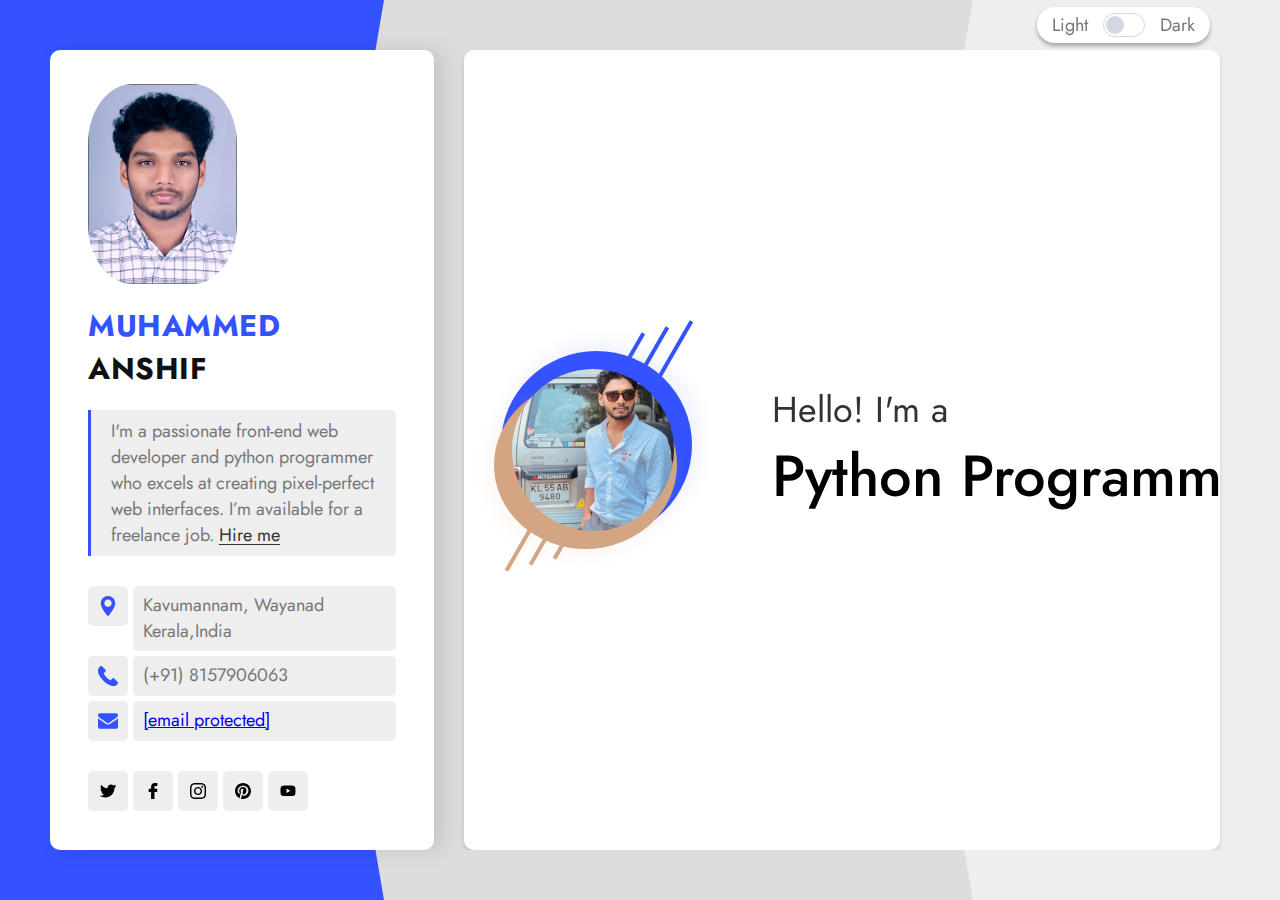
==== index-light.html @ 089da144 "first commit" ====
<!DOCTYPE html>
<!--[if lt IE 7 ]><html class="ie ie6" lang="en"> <![endif]-->
<!--[if IE 7 ]><html class="ie ie7" lang="en"> <![endif]-->
<!--[if IE 8 ]><html class="ie ie8" lang="en"> <![endif]-->
<!--[if (gte IE 9)|!(IE)]><!--><html lang="en"> <!--<![endif]-->
  

<!-- Mirrored from frenify.net/envato/frenify/html/deeebo/2/index-light.html by HTTrack Website Copier/3.x [XR&CO'2014], Fri, 22 Jul 2022 03:09:18 GMT -->
<head>

<meta http-equiv="Content-Type" content="text/html; charset=utf-8" />

<meta name="description" content="Deebo">
<meta name="author" content="Frenify">

<meta name="viewport" content="width=device-width, initial-scale=1, maximum-scale=1">

<title>Deebo</title>

<!-- Google Fonts -->
<link rel="preconnect" href="https://fonts.googleapis.com/" />
<link rel="preconnect" href="https://fonts.gstatic.com/" crossorigin />
<link href="https://fonts.googleapis.com/css2?family=Jost:ital,wght@0,100;0,200;0,300;0,400;0,500;0,600;0,700;0,800;0,900;1,100;1,200;1,300;1,400;1,500;1,600;1,700;1,800;1,900&amp;display=swap" rel="stylesheet" />
<!-- /Google Fonts -->

<!-- Styles -->
<link type="text/css" rel="stylesheet" href="css/base7dd3.css?ver=4" />
<link type="text/css" rel="stylesheet" href="css/magnific7dd3.css?ver=4" />
<link type="text/css" rel="stylesheet" href="css/animated-headlines7dd3.css?ver=4" />
<link type="text/css" rel="stylesheet" href="css/style7dd3.css?ver=4" />
<!--[if lt IE 9]> <script type="text/javascript" src="js/modernizr.custom.js"></script> <![endif]-->
<!-- /Styles -->

</head>

<body class="light">

<div class="deebo_fn_main">
	
	<!-- Light/Dark Switcher -->
	<div class="deebo_fn_switcher_wrap">
		<label>
			<span class="light">Light</span>
				<span class="checkbox_wrap">
					<input type="checkbox" id="skin_switcher">
					<span class="slider round"></span>
				</span>
			<span class="dark">Dark</span>
		</label>
	</div>
	<!-- /Light/Dark Switcher -->
	
	<!-- Overlay -->
	<div class="right_bar_overlay"></div>
	<!--/ Overlay -->

	<!-- MODALBOX -->
	<div class="deebo_fn_modalbox">
		<a class="extra_closer" href="#"></a>
		<div class="box_inner">
			<a class="closer" href="#"><span></span></a>
			<div class="modal_content">

				<div class="modal_in">
					<!-- Content comes from JS -->
				</div>

				<div class="fn__nav" data-from="" data-index="">
					<a href="#" class="prev">
						<span class="text">Prev</span>
						<span class="arrow_wrapper"><span class="arrow"></span></span>
					</a>
					<a href="#" class="next">
						<span class="text">Next</span>
						<span class="arrow_wrapper"><span class="arrow"></span></span>
					</a>
				</div>
			</div>
		</div>
	</div>
	<!-- /MODALBOX --> 

	<!-- Overlay -->
	<div class="right_bar_overlay"></div>
	<!--/ Overlay -->

	<!-- MODALBOX -->
	<div class="deebo_fn_modalbox">
		<a class="extra_closer" href="#"></a>
		<div class="box_inner">
			<a class="closer" href="#"><span></span></a>
			<div class="modal_content">

				<div class="modal_in">
					<!-- Content comes from JS -->
				</div>

				<div class="fn__nav" data-from="" data-index="">
					<a href="#" class="prev">
						<span class="text">Prev</span>
						<span class="arrow_wrapper"><span class="arrow"></span></span>
					</a>
					<a href="#" class="next">
						<span class="text">Next</span>
						<span class="arrow_wrapper"><span class="arrow"></span></span>
					</a>
				</div>
			</div>
		</div>
	</div>
	<!-- /MODALBOX --> 

	<!-- Modal CV Card -->
	<div class="deebo_fn_cv">

		<!-- CV Inner -->
		<div class="deebo_fn__cv">

			<!-- CV Background -->
			<div class="cv__bg"></div>
			<div class="cv__bg2"></div>
			<!-- /CV Background -->

			<!-- CV Left Side -->
			<div class="cv__header">
				<div class="in">
					<div class="avatar">
						<img src="img/header/4.jpeg" alt="">
					</div>
					<h3><span>Muhammed</span> Anshif</h3>
					<p class="quote">I'm a passionate front-end web developer and  python programmer who excels at creating pixel-perfect web interfaces. I’m available for a freelance job. <a href="#contact" class="anchor">Hire me</a></p>
					<ul class="contact_info">
						<li>
							<span class="icon"><img src="svg/location.svg" alt="" class="fn__svg"></span>
							<p>Kavumannam, Wayanad Kerala,India</p>
						</li>
						<li>
							<span class="icon"><img src="svg/call.svg" alt="" class="fn__svg"></span>
							<p>(+91) 8157906063</p>
						</li>
						<li>
							<span class="icon"><img src="svg/message.svg" alt="" class="fn__svg"></span>
							<p><a href="Muhammedanshif35@gmail.com" class="__cf_email__" data-cfemail="bedfdadfd3e1d3d7d2d0dbccfedbc6dfd3ced2db90ddd1d3">[email&#160;protected]</a></p>
						</li>
					</ul>
					<ul class="social">
						<li>
							<a href="#" target="_blank" title="twitter.com">
								<img class="fn__svg" src="svg/twitter.svg" alt="twitter.com" />
							</a>
						</li>
						<li>
							<a href="#" target="_blank" title="facebook.com">
								<img class="fn__svg" src="svg/facebook-logo.svg" alt="facebook.com" />
							</a>
						</li>
						<li>
							<a href="https://www.instagram.com/muhammed.anshif/" target="_blank" title="instagram.com">
								<img class="fn__svg" src="svg/instagram.svg" alt="instagram.com" />
							</a>
						</li>
						<li>
							<a href="#" target="_blank" title="printerest.com">
								<img class="fn__svg" src="svg/pinterest.svg" alt="printerest.com" />
							</a>
						</li>
						<li>
							<a href="#" target="_blank" title="youtube.com">
								<img class="fn__svg" src="svg/youtube.svg" alt="youtube.com" />
							</a>
						</li>
					</ul>
				</div>
			</div>
			<!-- /CV Left Side -->

			<!-- /CV Content Side -->
			<div class="cv__content">
				
				<section id="hero-header" class="section_header">
					<div class="content">
						<div class="left_hero_header">
							<div class="circle">
								<div class="bg_img" data-bg-img="img/header/2.jpeg"></div>
								<img src="img/thumb/square.jpg" alt="" />
								<div class="circle_holder_blue"><span></span></div>
								<div class="circle_holder_orange"><span></span></div>
								<div class="lines">
									<span></span>
									<span></span>
									<span></span>
								</div>
							</div>
						</div>
						<div class="right_hero_header">
							<div class="my_self">
								<h4>Hello! I'm a</h4>
								<h2>
									<!-- It is animation title. You can change animation variation by changing extra class to one of next classes: zoom, rotate-1, letters type, letters rotate-2, loading-bar, slide, clip, letters rotate-3, letters scale, push. cd-headline class can not be removed.  -->
									<span class="cd-headline clip">
										<span class="cd-words-wrapper">
										  <b class="is-visible">Python Programmer</b>
										  <b>Developer</b>
										  <b>Freelancer</b>
										</span>
									</span>
								</h2>
							</div>
						</div>
					</div>
				</section>


				<!-- CV: Biography Section -->
				<section id="cv_biography">
					<div class="section_title">
						<h3>Biography</h3>
					</div>
					<p>I'm a Freelancer full-stack Web Developer over 1 year experience,from kerala.I code and create web elements for amazing people<br> around the world. I like to work with new people.New people are New experiences.</p>
					<div class="fn_cs_info_items">
						<ul>
							<li><p>Name: <span>Muhammed Anshif</span></p></li>
							<li><p>Birthday: <span>June 15, 2000</span></p></li>
							<li><p>Languages: <span>English, Malayalam, Hindi,Tamil</span></p></li>
							<li><p>Age: <span>22 Years</span></p></li>
							<li><p>Nationality: <span>Indian</span></p></li>
							<li><p>Adress: <span>Wayanad, Kerala</span></p></li>
							<li><p>Telegram: <span>Available</span></p></li>
							<li><p>Phone: <span><a href="tel:+918157906063">(+91) 8157906063</a></span></p></li>
							<li><p>Skype: <span>Muhammedanshif35</span></p></li>
							<li><p>Email: <span><a href="muhammedanshif35@gmail.com"><span class="__cf_email__" data-cfemail="4e28222f2c3a2b2f230e29232f2722602d2123">[email&#160;protected]</span></a></span></p></li>
						</ul>
					</div>
				</section>
				<!-- /CV: Biography Section -->


				<!-- CV: Education Section -->
				<section id="cv_education">
					<div class="section_title">
						<h3>Education</h3>
					</div>
					<div class="fn_cs_boxed_list">
						<ul>
							<li>
								<div class="item">
									<div class="item_top">
										<h5>Calicut University</h5>
										<span>( 2018 — 2021 )</span>
									</div>
									<h3>Bachlores in Computer Application</h3>
									<p>Completed my degree in Bca from Wmo arts and science Collage,Muttil,Wayanad under Calicut University</p>
								</div>
							</li>
							<li>
								<div class="item">
									<div class="item_top">
										<h5>Govt. of kerala</h5>
										<span>( 2016 — 2018 )</span>
									</div>
									<h3>Higher Secondary</h3>
									<p>Completed my higher secondary in Science stream from wohss pinangode,Wayanad under kerala board of higher secondary education </p>
								</div>
							</li>
							<li>
								<div class="item">
									<div class="item_top">
										<h5>CBSE </h5>
										<span>( 2015 — 2016 )</span>
									</div>
									<h3>High School</h3>
									<p>Completed my High School From St.joseph's Convent School,Kalpetta,Wayanad under Central board of secondary education</p>
								</div>
							</li>
						</ul>
					</div>
				</section>
				<!-- /CV: Education Section -->


				<!-- CV: Experience Section -->
				<section id="cv_experience">
					<div class="section_title">
						<h3>Experience</h3>
					</div>
					<div class="fn_cs_boxed_list">
						<ul>
							<li>
								<div class="item">
									<div class="item_top">
										<h5>Quest  Innovative Solutions</h5>
										<span>( 2021 — 2022 )</span>
									</div>
									<h3>Full Stack Web developer</h3>
									<p>Completed My training programme from quest innovative solutions,Calicut</p>
								</div>
							</li>
							<li>
								<div class="item">
									<div class="item_top">
										<h5>Freelancer </h5>
										<span></span>
									</div>
									<h3>Front-end Developer</h3>
									<p>I'm a Freelancer full-stack Web Developer over 1 year experience.</p>
								</div>
							</li>
							<!-- <li>
								<div class="item">
									<div class="item_top">
										<h5>Twitter  LLC</h5>
										<span>( 2016 — 2011 )</span>
									</div>
									<h3>Graphic Designer</h3>
									<p>Adipisicing Lorem ipsum dolor sit amet, consectetur elit, sed do eiusmod tempor incididunt ut labore et dolore magna aliqua. </p>
								</div>
							</li> -->
						</ul>
					</div>
				</section>
				<!-- /CV: Experience Section -->


				<!-- CV: Skills Section -->
				<section id="cv_skills">
					<div class="section_title">
						<h3>Professionality</h3>
					</div>
					<div class="fn_cs_progress_bar">
						<div class="progress_item" data-value="80">
							<div class="item_in">
								<h3 class="progress_title">Adobe Photoshop</h3>
								<span class="progress_percent"></span>
								<div class="progress_bg"></div>
							</div>
						</div>

						<div class="progress_item" data-value="85">
							<div class="item_in">
								<h3 class="progress_title">HTML5 &amp; CSS3</h3>
								<span class="progress_percent"></span>
								<div class="progress_bg"></div>
							</div>
						</div>

						<div class="progress_item" data-value="65">
							<div class="item_in">
								<h3 class="progress_title">Python,Django</h3>
								<span class="progress_percent"></span>
								<div class="progress_bg"></div>
							</div>
						</div>

						<div class="progress_item" data-value="60">
							<div class="item_in">
								<h3 class="progress_title">Java</h3>
								<span class="progress_percent"></span>
								<div class="progress_bg"></div>
							</div>
						</div>

					</div>
				</section>
				<!-- /CV: Skills Section -->


				<!-- CV: Services Section -->
				<section id="cv_services">
					<div class="section_title">
						<h3>Services</h3>
					</div>
					<p>I help ambitious businesses like yours generate more profits by building awareness, driving web traffic, connecting with customers and growing overall sales.</p>
					<div class="fn_cs_service_list">
						<ul>
							<li>
								<div class="item">
									<div class="item_left">
										<h3>Websites &amp; platforms</h3>
										<p>I build brands through cultural insights &amp; strategic vision. Custom crafted business solutions.</p>
									</div>
									<div class="item_right">
										<p>offer price</p>
										<h3>$10</h3>
									</div>
								</div>
							</li>
							<li>
								<div class="item">
									<div class="item_left">
										<h3>Mobile applications</h3>
										<p>Custom marketing solutions. Get your business on the next level. We provide worldwide marketing.</p>
									</div>
									<div class="item_right">
										<p>offer price</p>
										<h3>$10</h3>
									</div>
								</div>
							</li>
							<li>
								<div class="item">
									<!-- <div class="item_left">
										<h3>Strategy &amp; branding</h3>
										<p>Design direction for business. Get your business on the next level. We help to create great experiences.</p>
									</div>
									<div class="item_right">
										<p>offer price</p>
										<h3>$10</h3>
									</div> -->
								</div>
							</li>
							<li>
								<div class="item">
									<div class="item_left">
										<h3>Design conspect</h3>
										<p>Design direction for business. Get your business on the next level. We help to create great experiences.</p>
									</div>
									<div class="item_right">
										<p>offer price</p>
										<h3>$10</h3>
									</div>
								</div>
							</li>
						</ul>
					</div>
				</section>
				<!-- /CV: Services Section -->
				
				
				<!-- CV: Portfolio Section-->
				<section id="cv_portfolio">
					<div class="section_title">
						<h3>Portfolio</h3>
					</div>
					
					<!-- Portfolio Shortcode -->
					<div class="fn_cs_portfolio">
					
						<!-- Portfolio Filter -->
						<div class="portfolio_filter">
							<ul>
								<li><a href="#" class="current" data-filter="*">All</a></li>
								<li><a href="#" data-filter=".youtube">Youtube</a></li>
								<li><a href="#" data-filter=".vimeo">Vimeo</a></li>
								<li><a href="#" data-filter=".soundcloud">Soundcloud</a></li>
								<li><a href="#" data-filter=".popup">Popup</a></li>
							</ul>
						</div>
						<!-- /Portfolio Filter -->
						
						
						<!-- Portfolio List -->
						<div class="portfolio_list">
							<ul class="gallery_zoom grid">
								<li class="youtube grid-item">
									<div class="inner">
										<div class="entry">
											<a class="popup-youtube" href="https://www.youtube.com/watch?v=7e90gBu4pas">
												<img src="img/thumb/42-56.jpg" alt="" />
												<div class="main" data-bg-img="img/portfolio/1.jpg"></div>
												<div class="mobile_title">
													<h3>Mockup Shape</h3>
													<span>Youtube</span>
												</div>
											</a>
										</div>
									</div>
								</li>
								<li class="vimeo grid-item">
									<div class="inner">
										<div class="entry">
											<a class="popup-vimeo" href="https://vimeo.com/337293658">
												<img src="img/thumb/42-34.jpg" alt="" />
												<div class="main" data-bg-img="img/portfolio/2.jpg"></div>
												<div class="mobile_title">
													<h3>Ave Bottle</h3>
													<span>Vimeo</span>
												</div>
											</a>
										</div>
									</div>
								</li>
								<li class="soundcloud grid-item">
									<div class="inner">
										<div class="entry">
											<a class="soundcloude_link mfp-iframe audio" href="https://w.soundcloud.com/player/?url=https%3A//api.soundcloud.com/tracks/471954807&amp;color=%23ff5500&amp;auto_play=true&amp;hide_related=false&amp;show_comments=true&amp;show_user=true&amp;show_reposts=false&amp;show_teaser=true&amp;visual=true">
												<img src="img/thumb/42-56.jpg" alt="" />
												<div class="main" data-bg-img="img/portfolio/3.jpg"></div>
												<div class="mobile_title">
													<h3>Magic Art</h3>
													<span>Soundcloud</span>
												</div>
											</a>
										</div>
									</div>
								</li>
								<li class="popup grid-item">
									<div class="inner">
										<div class="entry">
											<a class="zoom" href="img/portfolio/5.jpg">
												<img src="img/thumb/42-56.jpg" alt="" />
												<div class="main" data-bg-img="img/portfolio/5.jpg"></div>
												<div class="mobile_title">
													<h3>Blue Lemon</h3>
													<span>Popup</span>
												</div>
											</a>
										</div>
									</div>
								</li>
								<li class="popup grid-item">
									<div class="inner">
										<div class="entry">
											<a class="zoom" href="img/portfolio/4.jpg">
												<img src="img/thumb/42-34.jpg" alt="" />
												<div class="main" data-bg-img="img/portfolio/4.jpg"></div>
												<div class="mobile_title">
													<h3>Art Stone</h3>
													<span>Popup</span>
												</div>
											</a>
										</div>
									</div>
								</li>
								<li class="popup grid-item">
									<div class="inner">
										<div class="entry">
											<a class="zoom" href="img/portfolio/6.jpg">
												<img src="img/thumb/42-34.jpg" alt="" />
												<div class="main" data-bg-img="img/portfolio/6.jpg"></div>
												<div class="mobile_title">
													<h3>Global Evolution</h3>
													<span>Popup</span>
												</div>
											</a>
										</div>
									</div>
								</li>
							</ul>
						</div>
						<!-- /Portfolio List -->
						
					</div>
					<!-- /Portfolio Shortcode -->
					
				</section>
				<!-- /CV: Portfolio Section-->

				<!-- CV: Testimonials -->
				<!-- <section id="cv_testimonials">
					<div class="section_title">
						<h3>References</h3>
					</div>
					<p>A testimonial is effectively a review or recommendation from a client, letting other people know how your products or services benefitted them. We respect each client and help everyone with all our might.</p>

					<div class="fn_cs_testimonials">
						<ul>
							<li>
								<div class="item">
									<div class="item_left">
										<p>One of the best. It works quite well for software development also. The design and ease of installation and customizing is exceptional. Many plaudits to the developers!</p>
									</div>
									<div class="item_right">
										<div class="t_ava">
											<div class="ava_in" data-bg-img="img/testimonials/1.jpg"></div>
										</div>
										<div class="t_name">
											<p>OldPhot</p>
										</div>
										<div class="t_rating" data-stars="5">
											<div class="rating_in">
												<div class="rating_active"><img src="svg/five-stars.svg" alt="" class="fn__svg"></div>
												<div class="rating_regular"><img src="svg/five-stars.svg" alt="" class="fn__svg"></div>
											</div>
										</div>
									</div>
								</div>
							</li>
							<li>
								<div class="item">
									<div class="item_left">
										<p>Very good design and code quality. The costumer support is excellent. They respond within minutes and solve problems on the fly. I sincerely recommend!</p>
									</div>
									<div class="item_right">
										<div class="t_ava">
											<div class="ava_in" data-bg-img="img/testimonials/2.jpg"></div>
										</div>
										<div class="t_name">
											<p>Wuoh</p>
										</div>
										<div class="t_rating" data-stars="5">
											<div class="rating_in">
												<div class="rating_active"><img src="svg/five-stars.svg" alt="" class="fn__svg"></div>
												<div class="rating_regular"><img src="svg/five-stars.svg" alt="" class="fn__svg"></div>
											</div>
										</div>
									</div>
								</div>
							</li>
							<li>
								<div class="item">
									<div class="item_left">
										<p>I Like the whole Theme, the design, customizability, features, etc. The support has been absolutely fantastic and friendly, helping me to solve any issue I was having.</p>
									</div>
									<div class="item_right">
										<div class="t_ava">
											<div class="ava_in" data-bg-img="img/testimonials/3.jpg"></div>
										</div>
										<div class="t_name">
											<p>Bartolo</p>
										</div>
										<div class="t_rating" data-stars="5">
											<div class="rating_in">
												<div class="rating_active"><img src="svg/five-stars.svg" alt="" class="fn__svg"></div>
												<div class="rating_regular"><img src="svg/five-stars.svg" alt="" class="fn__svg"></div>
											</div>
										</div>
									</div>
								</div>
							</li>
							<li>
								<div class="item">
									<div class="item_left">
										<p>The best theme in the world ;) Really love it. Support is amazing, and they always help me with my problems. To be honest - I have earlier other theme, but this is so good, that why I choose it</p>
									</div>
									<div class="item_right">
										<div class="t_ava">
											<div class="ava_in" data-bg-img="img/testimonials/4.jpg"></div>
										</div>
										<div class="t_name">
											<p>Przemeknorek</p>
										</div>
										<div class="t_rating" data-stars="5">
											<div class="rating_in">
												<div class="rating_active"><img src="svg/five-stars.svg" alt="" class="fn__svg"></div>
												<div class="rating_regular"><img src="svg/five-stars.svg" alt="" class="fn__svg"></div>
											</div>
										</div>
									</div>
								</div>
							</li>
						</ul>
					</div>


				</section>
				/CV: Testimonials -->
				
				
				<!-- CV: Clients Section -->
				<section id="clients" class="section_clients">
					<div class="section_title">
						<h3>References</h3>
					</div>
					<div class="clients_wrapper">
						<ul>
							<li>
								<a href="#">
									<img src="img/clients/light/1.png" alt="colorlib" />
								</a>
							</li>
							<li>
								<a href="#">
									<img src="img/clients/light/2.png" alt="envato" />
								</a>
							</li>
							<li>
								<a href="#">
									<img src="img/clients/light/3.png" alt="pingdom" />
								</a>
							</li>
							<li>
								<a href="#">
									<img src="img/clients/light/4.png" alt="magento" />
								</a>
							</li>
							<li>
								<a href="#">
									<img src="img/clients/light/5.png" alt="woocommerce" />
								</a>
							</li>
							<li>
								<a href="#">
									<img src="img/clients/light/6.png" alt="larevel" />
								</a>
							</li>
							<li>
								<a href="#">
									<img src="img/clients/light/7.png" alt="angular" />
								</a>
							</li>
							<li>
								<a href="#">
									<img src="img/clients/light/8.png" alt="google" /> 
								</a>
							</li>
						</ul>
					</div>
				</section>
				<!-- /CV: Clients Section -->
				
				
				<!-- CV: News Section -->
				<!-- <section id="tips" class="section_tips">
					<div class="section_title">
						<h3>Latest Articles</h3>
					</div>

					<div class="tips_content">
						<ul class="modal_items" data-from="blog" data-count="5">
							<li>
								<div class="item modal_item" data-index="1">
									<div class="item_left">
										<p>November 18, 2021</p>
										<h5><a href="#">Emotional Slider Animation in After Effects</a></h5>
										<a href="#" class="read_more">Read More</a>
										<div class="fn__hidden">
											<p class="fn__cat">November 18, 2021</p>
											<h3 class="fn__title">Emotional Slider Animation in After Effects</h3>
											<div class="img_holder">
												<img src="img/thumb/square.jpg" alt="">
												<div class="abs_img" data-bg-img="img/blog/1.jpg"></div>
											</div>
											<p class="fn__desc">Sed ornare tellus a odio bibendum, at tristique sapien malesuada. Proin sagittis maximus accumsan. Class aptent taciti sociosqu ad litora torquent per conubia nostra, per inceptos himenaeos. Lorem ipsum dolor sit amet, consectetur adipiscing elit. Quisque gravida quam sit amet elit varius tempor. Pellentesque purus eros, blandit eu mollis vel, commodo eget orci.</p>
											<p class="fn__desc">Quisque dui metus, eleifend at enim ac, imperdiet sagittis dolor. Vestibulum ipsum quam, feugiat non velit sit amet, pulvinar varius nisl. Mauris tristique, ipsum sit amet lacinia congue, mauris magna tempus nibh, in mollis eros enim a tortor. Morbi enim arcu, tristique vitae mi nec, hendrerit pharetra metus. Phasellus id feugiat purus. In vel elit eu lacus ultrices feugiat. Etiam at aliquet mi. Nunc sit amet libero sit amet lectus pellentesque sagittis. Curabitur blandit ante quis erat dapibus viverra.</p>
											<p class="fn__desc">Sed porttitor augue erat, vitae convallis odio viverra id. In nec finibus elit. Nullam ac sodales nunc, vel sagittis elit. Ut condimentum ex ipsum, eu ornare odio aliquam eu. Ut iaculis eros quam, eu bibendum tellus convallis quis. Donec sapien risus, consequat ut magna nec, interdum porta nisl. Vivamus pulvinar hendrerit finibus.</p>
										</div>
									</div>
									<div class="item_right">
										<div class="abs_img" data-bg-img="img/blog/1.jpg"></div>
									</div>
								</div>
							</li>
							<li>
								<div class="item modal_item" data-index="2">
									<div class="item_left">
										<p>September 15, 2021</p>
										<h5><a href="#">Principle Tutorial &amp; Onboarding Flow Animation</a></h5>
										<a href="#" class="read_more">Read More</a>
										<div class="fn__hidden">
											<p class="fn__cat">September 15, 2021</p>
											<h3 class="fn__title">Principle Tutorial &amp; Onboarding Flow Animation</h3>
											<div class="img_holder">
												<img src="img/thumb/square.jpg" alt="">
												<div class="abs_img" data-bg-img="img/blog/2.jpg"></div>
											</div>
											<p class="fn__desc">Sed ornare tellus a odio bibendum, at tristique sapien malesuada. Proin sagittis maximus accumsan. Class aptent taciti sociosqu ad litora torquent per conubia nostra, per inceptos himenaeos. Lorem ipsum dolor sit amet, consectetur adipiscing elit. Quisque gravida quam sit amet elit varius tempor. Pellentesque purus eros, blandit eu mollis vel, commodo eget orci.</p>
											<p class="fn__desc">Quisque dui metus, eleifend at enim ac, imperdiet sagittis dolor. Vestibulum ipsum quam, feugiat non velit sit amet, pulvinar varius nisl. Mauris tristique, ipsum sit amet lacinia congue, mauris magna tempus nibh, in mollis eros enim a tortor. Morbi enim arcu, tristique vitae mi nec, hendrerit pharetra metus. Phasellus id feugiat purus. In vel elit eu lacus ultrices feugiat. Etiam at aliquet mi. Nunc sit amet libero sit amet lectus pellentesque sagittis. Curabitur blandit ante quis erat dapibus viverra.</p>
											<p class="fn__desc">Sed porttitor augue erat, vitae convallis odio viverra id. In nec finibus elit. Nullam ac sodales nunc, vel sagittis elit. Ut condimentum ex ipsum, eu ornare odio aliquam eu. Ut iaculis eros quam, eu bibendum tellus convallis quis. Donec sapien risus, consequat ut magna nec, interdum porta nisl. Vivamus pulvinar hendrerit finibus.</p>
										</div>
									</div>
									<div class="item_right">
										<div class="abs_img" data-bg-img="img/blog/2.jpg"></div>
									</div>
								</div>
							</li>
							<li>
								<div class="item modal_item" data-index="3">
									<div class="item_left">
										<p>September 03, 2021</p>
										<h5><a href="#">Ordering Ballooon Bouquets UI Design and Animation</a></h5>
										<a href="#" class="read_more">Read More</a>
										<div class="fn__hidden">
											<p class="fn__cat">September 03, 2021</p>
											<h3 class="fn__title">Ordering Ballooon Bouquets UI Design and Animation</h3>
											<div class="img_holder">
												<img src="img/thumb/square.jpg" alt="">
												<div class="abs_img" data-bg-img="img/blog/3.jpg"></div>
											</div>
											<p class="fn__desc">Sed ornare tellus a odio bibendum, at tristique sapien malesuada. Proin sagittis maximus accumsan. Class aptent taciti sociosqu ad litora torquent per conubia nostra, per inceptos himenaeos. Lorem ipsum dolor sit amet, consectetur adipiscing elit. Quisque gravida quam sit amet elit varius tempor. Pellentesque purus eros, blandit eu mollis vel, commodo eget orci.</p>
											<p class="fn__desc">Quisque dui metus, eleifend at enim ac, imperdiet sagittis dolor. Vestibulum ipsum quam, feugiat non velit sit amet, pulvinar varius nisl. Mauris tristique, ipsum sit amet lacinia congue, mauris magna tempus nibh, in mollis eros enim a tortor. Morbi enim arcu, tristique vitae mi nec, hendrerit pharetra metus. Phasellus id feugiat purus. In vel elit eu lacus ultrices feugiat. Etiam at aliquet mi. Nunc sit amet libero sit amet lectus pellentesque sagittis. Curabitur blandit ante quis erat dapibus viverra.</p>
											<p class="fn__desc">Sed porttitor augue erat, vitae convallis odio viverra id. In nec finibus elit. Nullam ac sodales nunc, vel sagittis elit. Ut condimentum ex ipsum, eu ornare odio aliquam eu. Ut iaculis eros quam, eu bibendum tellus convallis quis. Donec sapien risus, consequat ut magna nec, interdum porta nisl. Vivamus pulvinar hendrerit finibus.</p>
										</div>
									</div>
									<div class="item_right">
										<div class="abs_img" data-bg-img="img/blog/3.jpg"></div>
									</div>
								</div>
							</li>
							<li class="be_animated">
								<div class="item modal_item" data-index="4">
									<div class="item_left">
										<p>August 20, 2021</p>
										<h5><a href="#">How to Prepare Your Design Portfolio</a></h5>
										<a href="#" class="read_more">Read More</a>
										<div class="fn__hidden">
											<p class="fn__cat">August 20, 2021</p>
											<h3 class="fn__title">How to Prepare Your Design Portfolio</h3>
											<div class="img_holder">
												<img src="img/thumb/square.jpg" alt="">
												<div class="abs_img" data-bg-img="img/blog/4.jpg"></div>
											</div>
											<p class="fn__desc">Sed ornare tellus a odio bibendum, at tristique sapien malesuada. Proin sagittis maximus accumsan. Class aptent taciti sociosqu ad litora torquent per conubia nostra, per inceptos himenaeos. Lorem ipsum dolor sit amet, consectetur adipiscing elit. Quisque gravida quam sit amet elit varius tempor. Pellentesque purus eros, blandit eu mollis vel, commodo eget orci.</p>
											<p class="fn__desc">Quisque dui metus, eleifend at enim ac, imperdiet sagittis dolor. Vestibulum ipsum quam, feugiat non velit sit amet, pulvinar varius nisl. Mauris tristique, ipsum sit amet lacinia congue, mauris magna tempus nibh, in mollis eros enim a tortor. Morbi enim arcu, tristique vitae mi nec, hendrerit pharetra metus. Phasellus id feugiat purus. In vel elit eu lacus ultrices feugiat. Etiam at aliquet mi. Nunc sit amet libero sit amet lectus pellentesque sagittis. Curabitur blandit ante quis erat dapibus viverra.</p>
											<p class="fn__desc">Sed porttitor augue erat, vitae convallis odio viverra id. In nec finibus elit. Nullam ac sodales nunc, vel sagittis elit. Ut condimentum ex ipsum, eu ornare odio aliquam eu. Ut iaculis eros quam, eu bibendum tellus convallis quis. Donec sapien risus, consequat ut magna nec, interdum porta nisl. Vivamus pulvinar hendrerit finibus.</p>
										</div>
									</div>
									<div class="item_right">
										<div class="abs_img" data-bg-img="img/blog/4.jpg"></div>
									</div>
								</div>
							</li>
							<li class="be_animated">
								<div class="item modal_item" data-index="5">
									<div class="item_left">
										<p>July 11, 2021</p>
										<h5><a href="#">Lottie Animation &amp; After Effects Tutorial</a></h5>
										<a href="#" class="read_more">Read More</a>
										<div class="fn__hidden">
											<p class="fn__cat">July 11, 2021</p>
											<h3 class="fn__title">Lottie Animation &amp; After Effects Tutorial</h3>
											<div class="img_holder">
												<img src="img/thumb/square.jpg" alt="">
												<div class="abs_img" data-bg-img="img/blog/5.jpg"></div>
											</div>
											<p class="fn__desc">Sed ornare tellus a odio bibendum, at tristique sapien malesuada. Proin sagittis maximus accumsan. Class aptent taciti sociosqu ad litora torquent per conubia nostra, per inceptos himenaeos. Lorem ipsum dolor sit amet, consectetur adipiscing elit. Quisque gravida quam sit amet elit varius tempor. Pellentesque purus eros, blandit eu mollis vel, commodo eget orci.</p>
											<p class="fn__desc">Quisque dui metus, eleifend at enim ac, imperdiet sagittis dolor. Vestibulum ipsum quam, feugiat non velit sit amet, pulvinar varius nisl. Mauris tristique, ipsum sit amet lacinia congue, mauris magna tempus nibh, in mollis eros enim a tortor. Morbi enim arcu, tristique vitae mi nec, hendrerit pharetra metus. Phasellus id feugiat purus. In vel elit eu lacus ultrices feugiat. Etiam at aliquet mi. Nunc sit amet libero sit amet lectus pellentesque sagittis. Curabitur blandit ante quis erat dapibus viverra.</p>
											<p class="fn__desc">Sed porttitor augue erat, vitae convallis odio viverra id. In nec finibus elit. Nullam ac sodales nunc, vel sagittis elit. Ut condimentum ex ipsum, eu ornare odio aliquam eu. Ut iaculis eros quam, eu bibendum tellus convallis quis. Donec sapien risus, consequat ut magna nec, interdum porta nisl. Vivamus pulvinar hendrerit finibus.</p>
										</div>
									</div>
									<div class="item_right">
										<div class="abs_img" data-bg-img="img/blog/5.jpg"></div>
									</div>
								</div>
							</li>
						</ul>
					</div>
					<div class="load_more">
						<a href="#" data-done="Done" data-no="No more articles found">
							<span class="text">Load More Articles</span>
							<span class="fn__pulse">
								<span></span>
								<span></span>
								<span></span>
							</span>
						</a>
					</div>
				</section> -->
				<!-- /CV: News Section -->
				
				
				<!-- CV: Contact Section -->
				<section id="contact" class="section_contact">
					<div class="section_title">
						<h3>Contact Me</h3>
					</div>
					<form class="contact_form" action="https://frenify.net/" method="post" autocomplete="off" data-email="frenifyteam@gmail.com">

						<!--
							Don't remove below code in avoid to work contact form properly.
							You can chance dat-success value with your one. It will be used when user will try to contact via contact form and will get success message.
						-->
						<div class="success" data-success="Your message has been received, we will contact you soon."></div>
						<div class="empty_notice"><span>Please Fill Required Fields!</span></div>
						<!-- -->

						<div class="items_wrap">
							<div class="items">
								<div class="item half">
									<div class="input_wrapper">
										<input id="name" type="text" placeholder="Name *" />
									</div>
								</div>
								<div class="item half">
									<div class="input_wrapper">
										<input id="email" type="email" placeholder="Email *" />
									</div>
								</div>
								<div class="item">
									<div class="input_wrapper">
										<input id="phone" type="text" placeholder="Phone" />
									</div>
								</div>
								<div class="item">
									<div class="input_wrapper">
										<textarea id="message" placeholder="Message"></textarea>
									</div>
								</div>
								<div class="item">
									<a id="send_message" href="#">Send Message</a>
								</div>
							</div>
						</div>
					</form>
				</section>
				<!-- CV: Contact Section -->


			</div>
			<!-- /CV Content Side -->

		</div>
		<!-- CV Inner -->
	</div>
	<!-- /Modal CV Card -->

	

</div>

<!-- Scripts -->
<script data-cfasync="false" src="../../../../../cdn-cgi/scripts/5c5dd728/cloudflare-static/email-decode.min.js"></script><script type="text/javascript" src="js/jquery7dd3.js?ver=4"></script>
<script type="text/javascript" src="js/isotope.js"></script>
<script type="text/javascript" src="js/magnific.js"></script>
<script type="text/javascript" src="js/animated-headlines7dd3.js?ver=4"></script>
<script type="text/javascript" src="js/waypoints7dd3.js?ver=4"></script>
<!--[if lt IE 10]> <script type="text/javascript" src="js/ie8.js"></script> <![endif]-->
<script type="text/javascript" src="js/init7dd3.js?ver=4"></script>
<!-- /Scripts -->

</body>

<!-- Mirrored from frenify.net/envato/frenify/html/deeebo/2/index-light.html by HTTrack Website Copier/3.x [XR&CO'2014], Fri, 22 Jul 2022 03:09:48 GMT -->
</html>
---- css/base7dd3.css ----
/*
This file is made by Frenify
This css file includes all base styles and template's main color (in this tempalte main color is pink(#f00a77)). 
Template's main color styles located at the bottom of this file.
*/
html,body,div,span,applet,object,iframe,h1,h2,h3,h4,h5,h6,p,blockquote,pre,a,abbr,acronym,address,big,cite,code,del,dfn,em,font,ins,kbd,q,s,samp,small,strike,strong,sub,sup,tt,var,b,u,i,center,dl,dt,dd,ol,ul,li,fieldset,form,label,legend,table,caption,tbody,tfoot,thead,tr,th,td
	{
	background: transparent;
	border: 0;
	margin: 0;
	padding: 0;
	vertical-align: baseline;
	outline: none;
}

article, aside, details, figcaption, figure, footer, header, hgroup, nav, section {
    display: block;
}

blockquote {
	quotes: none;
}

blockquote:before,blockquote:after {
	content: '';
	content: none;
}
ul, ol{
	margin:30px;
	list-style-type: none;
}
ul li, ol li{
	margin-bottom:5px;
}
img{
	vertical-align:middle;
	max-width:100%;
}
iframe{
	max-width:100%;
}
del {
	text-decoration: line-through;
}
a, i{
	-webkit-transition: all .3s ease;
	   -moz-transition: all .3s ease;
	    -ms-transition: all .3s ease;
	     -o-transition: all .3s ease;
	        transition: all .3s ease;
	border:none;
}
a:hover{text-decoration:none;}

h1, h2, h3, h4, h5, h6{
	font-weight:700;
	color:#0b0a0c;
	margin-bottom:20px;
}
h1 { font-size: 45px; }
h2 { font-size: 36px; }
h3 { font-size: 30px; }
h4 { font-size: 24px; }
h5 { font-size: 20px; }
h6 { font-size: 16px; }

table{
	width:100%;
	max-width:100%;
	text-align:left;
	border-collapse: collapse;
	border-spacing: 0px;
	margin-bottom:15px;
	color:#999;
	border:1px solid #eee;
}
table tr{
	border:1px solid #eee;
}
table th{
	vertical-align:top;
	color:#333;
	background:none;
	font-size:16px;
	font-weight:normal;
	padding:15px 10px;
	border:1px solid #eee;
}
table td{
	vertical-align:top;
	padding:10px;
	border:1px solid #eee;
}

code, pre {
	padding: 10px;
	padding-bottom: 0;
	border-left: 3px solid #6FBF71;
	border-bottom: 1px solid transparent;
	background: #f7f7f7;
	overflow-x:scroll;
}

pre{
	display: block;	
	word-break: break-all;
	word-wrap: break-word;
}
pre code { white-space: pre-wrap; }

p{
	letter-spacing:1px;
}


.space10{width:100%; float:left; clear:both; margin-bottom:10px;}
.space20{width:100%; float:left; clear:both; margin-bottom:20px;}
.space30{width:100%; float:left; clear:both; margin-bottom:30px;}
.space40{width:100%; float:left; clear:both; margin-bottom:40px;}
.space50{width:100%; float:left; clear:both; margin-bottom:50px;}
.space60{width:100%; float:left; clear:both; margin-bottom:60px;}
.space70{width:100%; float:left; clear:both; margin-bottom:70px;}
.space80{width:100%; float:left; clear:both; margin-bottom:80px;}
.space90{width:100%; float:left; clear:both; margin-bottom:90px;}
.space100{width:100%; float:left; clear:both; margin-bottom:100px;}
.space200{width:100%; float:left; clear:both; margin-bottom:200px;}
.space300{width:100%; float:left; clear:both; margin-bottom:300px;}
.space400{width:100%; float:left; clear:both; margin-bottom:400px;}
.space500{width:100%; float:left; clear:both; margin-bottom:500px;}
.space1000{width:100%; float:left; clear:both; margin-bottom:1000px;}


/*------------------------------------------------------------------*/ 
/*	x) FORM ELEMENTS
/*------------------------------------------------------------------*/
textarea{
	border-radius:0;
	font-size:13px;
	color:#333;
	resize:vertical;
	font-family:'Raleway', Arial, Helvetica, sans-serif;
	
	-webkit-box-sizing: border-box; /* Safari/Chrome, other WebKit */
	-moz-box-sizing: border-box;    /* Firefox, other Gecko */
	-ms-box-sizing: border-box;     /* IE 10 + */
	box-sizing: border-box;         /* Opera/IE 8+ */
	
	line-height:1.4;
	padding:10px!important;
	width:100%;
	border:1px solid #eee;
	
	-webkit-transition: all .3s ease;
	   -moz-transition: all .3s ease;
	    -ms-transition: all .3s ease;
	     -o-transition: all .3s ease;
	        transition: all .3s ease;
}
input[type="text"],
input[type="password"],
input[type="datetime"],
input[type="datetime-local"],
input[type="date"],
input[type="month"],
input[type="time"],
input[type="week"],
input[type="number"],
input[type="email"],
input[type="url"],
input[type="search"],
input[type="tel"],
input[type="color"],
.uneditable-input {
	border-radius:0;
	font-size:13px;
	min-width:220px;
	color:#333;
	letter-spacing:0.5px;
	
	-webkit-box-sizing: border-box; /* Safari/Chrome, other WebKit */
	-moz-box-sizing: border-box;    /* Firefox, other Gecko */
	-ms-box-sizing: border-box;     /* IE 10 + */
	box-sizing: border-box;         /* Opera/IE 8+ */
	
	font-family:'Raleway', Arial, Helvetica, sans-serif;
	
	line-height:1.6;
	padding:10px!important;
	height:44px;
	vertical-align:middle;
	border:1px solid #eee;
	
	-webkit-transition: all .3s ease;
	   -moz-transition: all .3s ease;
	    -ms-transition: all .3s ease;
	     -o-transition: all .3s ease;
	        transition: all .3s ease;
	
}

textarea:focus,
input[type="text"]:focus,
input[type="password"]:focus,
input[type="datetime"]:focus,
input[type="datetime-local"]:focus,
input[type="date"]:focus,
input[type="month"]:focus,
input[type="time"]:focus,
input[type="week"]:focus,
input[type="number"]:focus,
input[type="email"]:focus,
input[type="url"]:focus,
input[type="search"]:focus,
input[type="tel"]:focus,
input[type="color"]:focus,
.uneditable-input:focus {
	border-color:#ccc;
	background:#eee;
}


input[type="submit"]{
	padding: 13px 15px;
	height: 40px;
	line-height: 1;
	text-transform: uppercase;
	font-size: 13px;
	font-weight: 600;
	text-decoration: none;
	letter-spacing: 0.5px;
	border:none;
	cursor:pointer;
	color: #FFF;
	background:#777;
	
	-webkit-transition: all .3s ease;
	   -moz-transition: all .3s ease;
	    -ms-transition: all .3s ease;
	     -o-transition: all .3s ease;
	        transition: all .3s ease;
}
input[type="submit"]:hover{
	background:#444;
}
select{
	padding:8px;
	border:2px solid #eee;
}
input[type="button"]{
	cursor:pointer;
	-webkit-transition: all .3s ease;
	   -moz-transition: all .3s ease;
	    -ms-transition: all .3s ease;
	     -o-transition: all .3s ease;
	        transition: all .3s ease;
}
---- css/magnific7dd3.css ----
/*------------------------------------------------------------------*/ 
/*	MAGNIFIC POPUP
/*------------------------------------------------------------------*/

.mfp-bg,.mfp-wrap{position:fixed;left:0;top:0}.mfp-bg,.mfp-container,.mfp-wrap{height:100%;width:100%}.mfp-arrow:after,.mfp-arrow:before,.mfp-container:before,.mfp-figure:after{content:''}.mfp-bg{z-index:1042;overflow:hidden;background:#0b0b0b;opacity:.8}.mfp-wrap{z-index:1043;outline:0!important;-webkit-backface-visibility:hidden}.mfp-container{text-align:center;position:absolute;left:0;top:0;padding:0 8px;box-sizing:border-box}.mfp-container:before{display:inline-block;height:100%;vertical-align:middle}.mfp-align-top .mfp-container:before{display:none}.mfp-content{position:relative;display:inline-block;vertical-align:middle;margin:0 auto;text-align:left;z-index:1045}.mfp-ajax-holder .mfp-content,.mfp-inline-holder .mfp-content{width:100%;cursor:auto}.mfp-ajax-cur{cursor:progress}.mfp-zoom-out-cur,.mfp-zoom-out-cur .mfp-image-holder .mfp-close{cursor:-moz-zoom-out;cursor:-webkit-zoom-out;cursor:zoom-out}.mfp-zoom{cursor:pointer;cursor:-webkit-zoom-in;cursor:-moz-zoom-in;cursor:zoom-in}.mfp-auto-cursor .mfp-content{cursor:auto}.mfp-arrow,.mfp-close,.mfp-counter,.mfp-preloader{-webkit-user-select:none;-moz-user-select:none;user-select:none}.mfp-loading.mfp-figure{display:none}.mfp-hide{display:none!important}.mfp-preloader{color:#CCC;position:absolute;top:50%;width:auto;text-align:center;margin-top:-.8em;left:8px;right:8px;z-index:1044}.mfp-preloader a{color:#CCC}.mfp-close,.mfp-preloader a:hover{color:#FFF}.mfp-s-error .mfp-content,.mfp-s-ready .mfp-preloader{display:none}button.mfp-arrow,button.mfp-close{overflow:visible;cursor:pointer;background:0 0;border:0;-webkit-appearance:none;display:block;outline:0;padding:0;z-index:1046;box-shadow:none;touch-action:manipulation}.mfp-figure:after,.mfp-iframe-scaler iframe{box-shadow:0 0 8px rgba(0,0,0,.6);position:absolute;left:0}button::-moz-focus-inner{padding:0;border:0}.mfp-close{width:44px;height:44px;line-height:44px;position:absolute;right:0;top:0;text-decoration:none;text-align:center;opacity:.65;padding:0 0 18px 10px;font-style:normal;font-size:28px;font-family:Arial,Baskerville,monospace}.mfp-close:focus,.mfp-close:hover{opacity:1}.mfp-close:active{top:1px}.mfp-close-btn-in .mfp-close{color:#333}.mfp-iframe-holder .mfp-close,.mfp-image-holder .mfp-close{color:#FFF;right:-6px;text-align:right;padding-right:6px;width:100%}.mfp-counter{position:absolute;top:0;right:0;color:#CCC;font-size:12px;line-height:18px;white-space:nowrap}.mfp-figure,img.mfp-img{line-height:0}.mfp-arrow{position:absolute;opacity:.65;margin:-55px 0 0;top:50%;padding:0;width:90px;height:110px;-webkit-tap-highlight-color:transparent}.mfp-arrow:active{margin-top:-54px}.mfp-arrow:focus,.mfp-arrow:hover{opacity:1}.mfp-arrow:after,.mfp-arrow:before{display:block;width:0;height:0;position:absolute;left:0;top:0;margin-top:35px;margin-left:35px;border:inset transparent}.mfp-arrow:after{border-top-width:13px;border-bottom-width:13px;top:8px}.mfp-arrow:before{border-top-width:21px;border-bottom-width:21px;opacity:.7}.mfp-arrow-left{left:0}.mfp-arrow-left:after{border-right:17px solid #FFF;margin-left:31px}.mfp-arrow-left:before{margin-left:25px;border-right:27px solid #3F3F3F}.mfp-arrow-right{right:0}.mfp-arrow-right:after{border-left:17px solid #FFF;margin-left:39px}.mfp-arrow-right:before{border-left:27px solid #3F3F3F}.mfp-iframe-holder{padding-top:40px;padding-bottom:40px}.mfp-iframe-holder .mfp-content{line-height:0;width:100%;max-width:900px}.mfp-image-holder .mfp-content,img.mfp-img{max-width:100%}.mfp-iframe-holder .mfp-close{top:-40px}.mfp-iframe-scaler{width:100%;height:0;overflow:hidden;padding-top:56.25%}.mfp-iframe-scaler iframe{display:block;top:0;width:100%;height:100%;background:#000}.mfp-figure:after,img.mfp-img{width:auto;height:auto;display:block}img.mfp-img{box-sizing:border-box;padding:40px 0;margin:0 auto}.mfp-figure:after{top:40px;bottom:40px;right:0;z-index:-1;background:#444}.mfp-figure small{color:#BDBDBD;display:block;font-size:12px;line-height:14px}.mfp-figure figure{margin:0}.mfp-bottom-bar{margin-top:-36px;position:absolute;top:100%;left:0;width:100%;cursor:auto}.mfp-title{text-align:left;line-height:18px;color:#F3F3F3;word-wrap:break-word;padding-right:36px}.mfp-gallery .mfp-image-holder .mfp-figure{cursor:pointer}@media screen and (max-width:800px) and (orientation:landscape),screen and (max-height:300px){.mfp-img-mobile .mfp-image-holder{padding-left:0;padding-right:0}.mfp-img-mobile img.mfp-img{padding:0}.mfp-img-mobile .mfp-figure:after{top:0;bottom:0}.mfp-img-mobile .mfp-figure small{display:inline;margin-left:5px}.mfp-img-mobile .mfp-bottom-bar{background:rgba(0,0,0,.6);bottom:0;margin:0;top:auto;padding:3px 5px;position:fixed;box-sizing:border-box}.mfp-img-mobile .mfp-bottom-bar:empty{padding:0}.mfp-img-mobile .mfp-counter{right:5px;top:3px}.mfp-img-mobile .mfp-close{top:0;right:0;width:35px;height:35px;line-height:35px;background:rgba(0,0,0,.6);position:fixed;text-align:center;padding:0}}@media all and (max-width:900px){.mfp-arrow{-webkit-transform:scale(.75);transform:scale(.75)}.mfp-arrow-left{-webkit-transform-origin:0;transform-origin:0}.mfp-arrow-right{-webkit-transform-origin:100%;transform-origin:100%}.mfp-container{padding-left:6px;padding-right:6px}}
---- css/animated-headlines7dd3.css ----
.cd-title{position:relative;height:160px;line-height:230px;text-align:center}.cd-title h1{font-size:2.4rem;font-weight:700}@media only screen and (min-width:768px){.cd-title{line-height:250px}}@media only screen and (min-width:1170px){.cd-title{height:200px;line-height:300px}.cd-title h1{font-size:3rem}}.cd-intro{width:90%;max-width:768px;text-align:center}.cd-intro{margin:4em auto}@media only screen and (min-width:768px){.cd-intro{margin:5em auto}}@media only screen and (min-width:1170px){.cd-intro{margin:6em auto}}.cd-words-wrapper{display:inline-block;position:relative;text-align:left}.cd-words-wrapper b{display:inline-block;position:absolute;white-space:nowrap;left:0;top:0}.cd-words-wrapper b.is-visible{position:relative}.no-js .cd-words-wrapper b{opacity:0}.no-js .cd-words-wrapper b.is-visible{opacity:1}.cd-headline.rotate-1 .cd-words-wrapper{-webkit-perspective:300px;-moz-perspective:300px;perspective:300px}.cd-headline.rotate-1 b{opacity:0;-webkit-transform-origin:50% 100%;-moz-transform-origin:50% 100%;-ms-transform-origin:50% 100%;-o-transform-origin:50% 100%;transform-origin:50% 100%;-webkit-transform:rotateX(180deg);-moz-transform:rotateX(180deg);-ms-transform:rotateX(180deg);-o-transform:rotateX(180deg);transform:rotateX(180deg)}.cd-headline.rotate-1 b.is-visible{opacity:1;-webkit-transform:rotateX(0);-moz-transform:rotateX(0);-ms-transform:rotateX(0);-o-transform:rotateX(0);transform:rotateX(0);-webkit-animation:cd-rotate-1-in 1.2s;-moz-animation:cd-rotate-1-in 1.2s;animation:cd-rotate-1-in 1.2s}.cd-headline.rotate-1 b.is-hidden{-webkit-transform:rotateX(180deg);-moz-transform:rotateX(180deg);-ms-transform:rotateX(180deg);-o-transform:rotateX(180deg);transform:rotateX(180deg);-webkit-animation:cd-rotate-1-out 1.2s;-moz-animation:cd-rotate-1-out 1.2s;animation:cd-rotate-1-out 1.2s}@-webkit-keyframes cd-rotate-1-in{0%{-webkit-transform:rotateX(180deg);opacity:0}35%{-webkit-transform:rotateX(120deg);opacity:0}65%{opacity:0}100%{-webkit-transform:rotateX(360deg);opacity:1}}@-moz-keyframes cd-rotate-1-in{0%{-moz-transform:rotateX(180deg);opacity:0}35%{-moz-transform:rotateX(120deg);opacity:0}65%{opacity:0}100%{-moz-transform:rotateX(360deg);opacity:1}}@keyframes cd-rotate-1-in{0%{-webkit-transform:rotateX(180deg);-moz-transform:rotateX(180deg);-ms-transform:rotateX(180deg);-o-transform:rotateX(180deg);transform:rotateX(180deg);opacity:0}35%{-webkit-transform:rotateX(120deg);-moz-transform:rotateX(120deg);-ms-transform:rotateX(120deg);-o-transform:rotateX(120deg);transform:rotateX(120deg);opacity:0}65%{opacity:0}100%{-webkit-transform:rotateX(360deg);-moz-transform:rotateX(360deg);-ms-transform:rotateX(360deg);-o-transform:rotateX(360deg);transform:rotateX(360deg);opacity:1}}@-webkit-keyframes cd-rotate-1-out{0%{-webkit-transform:rotateX(0);opacity:1}35%{-webkit-transform:rotateX(-40deg);opacity:1}65%{opacity:0}100%{-webkit-transform:rotateX(180deg);opacity:0}}@-moz-keyframes cd-rotate-1-out{0%{-moz-transform:rotateX(0);opacity:1}35%{-moz-transform:rotateX(-40deg);opacity:1}65%{opacity:0}100%{-moz-transform:rotateX(180deg);opacity:0}}@keyframes cd-rotate-1-out{0%{-webkit-transform:rotateX(0);-moz-transform:rotateX(0);-ms-transform:rotateX(0);-o-transform:rotateX(0);transform:rotateX(0);opacity:1}35%{-webkit-transform:rotateX(-40deg);-moz-transform:rotateX(-40deg);-ms-transform:rotateX(-40deg);-o-transform:rotateX(-40deg);transform:rotateX(-40deg);opacity:1}65%{opacity:0}100%{-webkit-transform:rotateX(180deg);-moz-transform:rotateX(180deg);-ms-transform:rotateX(180deg);-o-transform:rotateX(180deg);transform:rotateX(180deg);opacity:0}}.cd-headline.type .cd-words-wrapper{vertical-align:top;overflow:hidden}.cd-headline.type .cd-words-wrapper::after{content:'';position:absolute;right:0;top:50%;bottom:auto;-webkit-transform:translateY(-50%);-moz-transform:translateY(-50%);-ms-transform:translateY(-50%);-o-transform:translateY(-50%);transform:translateY(-50%);height:90%;width:1px;background-color:#aebcb9}.cd-headline.type .cd-words-wrapper.waiting::after{-webkit-animation:cd-pulse 1s infinite;-moz-animation:cd-pulse 1s infinite;animation:cd-pulse 1s infinite}.cd-headline.type .cd-words-wrapper.selected{background-color:#aebcb9}.cd-headline.type .cd-words-wrapper.selected::after{visibility:hidden}.cd-headline.type .cd-words-wrapper.selected b{color:#0d0d0d}.cd-headline.type b{visibility:hidden}.cd-headline.type b.is-visible{visibility:visible}.cd-headline.type i{position:absolute;visibility:hidden}.cd-headline.type i.in{position:relative;visibility:visible}@-webkit-keyframes cd-pulse{0%{-webkit-transform:translateY(-50%) scale(1);opacity:1}40%{-webkit-transform:translateY(-50%) scale(.9);opacity:0}100%{-webkit-transform:translateY(-50%) scale(0);opacity:0}}@-moz-keyframes cd-pulse{0%{-moz-transform:translateY(-50%) scale(1);opacity:1}40%{-moz-transform:translateY(-50%) scale(.9);opacity:0}100%{-moz-transform:translateY(-50%) scale(0);opacity:0}}@keyframes cd-pulse{0%{-webkit-transform:translateY(-50%) scale(1);-moz-transform:translateY(-50%) scale(1);-ms-transform:translateY(-50%) scale(1);-o-transform:translateY(-50%) scale(1);transform:translateY(-50%) scale(1);opacity:1}40%{-webkit-transform:translateY(-50%) scale(.9);-moz-transform:translateY(-50%) scale(.9);-ms-transform:translateY(-50%) scale(.9);-o-transform:translateY(-50%) scale(.9);transform:translateY(-50%) scale(.9);opacity:0}100%{-webkit-transform:translateY(-50%) scale(0);-moz-transform:translateY(-50%) scale(0);-ms-transform:translateY(-50%) scale(0);-o-transform:translateY(-50%) scale(0);transform:translateY(-50%) scale(0);opacity:0}}.cd-headline.rotate-2 .cd-words-wrapper{-webkit-perspective:300px;-moz-perspective:300px;perspective:300px}.cd-headline.rotate-2 em,.cd-headline.rotate-2 i{display:inline-block;-webkit-backface-visibility:hidden;backface-visibility:hidden}.cd-headline.rotate-2 b{opacity:0}.cd-headline.rotate-2 i{-webkit-transform-style:preserve-3d;-moz-transform-style:preserve-3d;-ms-transform-style:preserve-3d;-o-transform-style:preserve-3d;transform-style:preserve-3d;-webkit-transform:translateZ(-20px) rotateX(90deg);-moz-transform:translateZ(-20px) rotateX(90deg);-ms-transform:translateZ(-20px) rotateX(90deg);-o-transform:translateZ(-20px) rotateX(90deg);transform:translateZ(-20px) rotateX(90deg);opacity:0}.is-visible .cd-headline.rotate-2 i{opacity:1}.cd-headline.rotate-2 i.in{-webkit-animation:cd-rotate-2-in .4s forwards;-moz-animation:cd-rotate-2-in .4s forwards;animation:cd-rotate-2-in .4s forwards}.cd-headline.rotate-2 i.out{-webkit-animation:cd-rotate-2-out .4s forwards;-moz-animation:cd-rotate-2-out .4s forwards;animation:cd-rotate-2-out .4s forwards}.cd-headline.rotate-2 em{-webkit-transform:translateZ(20px);-moz-transform:translateZ(20px);-ms-transform:translateZ(20px);-o-transform:translateZ(20px);transform:translateZ(20px)}.no-csstransitions .cd-headline.rotate-2 i{-webkit-transform:rotateX(0);-moz-transform:rotateX(0);-ms-transform:rotateX(0);-o-transform:rotateX(0);transform:rotateX(0);opacity:0}.no-csstransitions .cd-headline.rotate-2 i em{-webkit-transform:scale(1);-moz-transform:scale(1);-ms-transform:scale(1);-o-transform:scale(1);transform:scale(1)}.no-csstransitions .cd-headline.rotate-2 .is-visible i{opacity:1}@-webkit-keyframes cd-rotate-2-in{0%{opacity:0;-webkit-transform:translateZ(-20px) rotateX(90deg)}60%{opacity:1;-webkit-transform:translateZ(-20px) rotateX(-10deg)}100%{opacity:1;-webkit-transform:translateZ(-20px) rotateX(0)}}@-moz-keyframes cd-rotate-2-in{0%{opacity:0;-moz-transform:translateZ(-20px) rotateX(90deg)}60%{opacity:1;-moz-transform:translateZ(-20px) rotateX(-10deg)}100%{opacity:1;-moz-transform:translateZ(-20px) rotateX(0)}}@keyframes cd-rotate-2-in{0%{opacity:0;-webkit-transform:translateZ(-20px) rotateX(90deg);-moz-transform:translateZ(-20px) rotateX(90deg);-ms-transform:translateZ(-20px) rotateX(90deg);-o-transform:translateZ(-20px) rotateX(90deg);transform:translateZ(-20px) rotateX(90deg)}60%{opacity:1;-webkit-transform:translateZ(-20px) rotateX(-10deg);-moz-transform:translateZ(-20px) rotateX(-10deg);-ms-transform:translateZ(-20px) rotateX(-10deg);-o-transform:translateZ(-20px) rotateX(-10deg);transform:translateZ(-20px) rotateX(-10deg)}100%{opacity:1;-webkit-transform:translateZ(-20px) rotateX(0);-moz-transform:translateZ(-20px) rotateX(0);-ms-transform:translateZ(-20px) rotateX(0);-o-transform:translateZ(-20px) rotateX(0);transform:translateZ(-20px) rotateX(0)}}@-webkit-keyframes cd-rotate-2-out{0%{opacity:1;-webkit-transform:translateZ(-20px) rotateX(0)}60%{opacity:0;-webkit-transform:translateZ(-20px) rotateX(-100deg)}100%{opacity:0;-webkit-transform:translateZ(-20px) rotateX(-90deg)}}@-moz-keyframes cd-rotate-2-out{0%{opacity:1;-moz-transform:translateZ(-20px) rotateX(0)}60%{opacity:0;-moz-transform:translateZ(-20px) rotateX(-100deg)}100%{opacity:0;-moz-transform:translateZ(-20px) rotateX(-90deg)}}@keyframes cd-rotate-2-out{0%{opacity:1;-webkit-transform:translateZ(-20px) rotateX(0);-moz-transform:translateZ(-20px) rotateX(0);-ms-transform:translateZ(-20px) rotateX(0);-o-transform:translateZ(-20px) rotateX(0);transform:translateZ(-20px) rotateX(0)}60%{opacity:0;-webkit-transform:translateZ(-20px) rotateX(-100deg);-moz-transform:translateZ(-20px) rotateX(-100deg);-ms-transform:translateZ(-20px) rotateX(-100deg);-o-transform:translateZ(-20px) rotateX(-100deg);transform:translateZ(-20px) rotateX(-100deg)}100%{opacity:0;-webkit-transform:translateZ(-20px) rotateX(-90deg);-moz-transform:translateZ(-20px) rotateX(-90deg);-ms-transform:translateZ(-20px) rotateX(-90deg);-o-transform:translateZ(-20px) rotateX(-90deg);transform:translateZ(-20px) rotateX(-90deg)}}.cd-headline.loading-bar span{display:inline-block;padding:.2em 0}.cd-headline.loading-bar .cd-words-wrapper{overflow:hidden;vertical-align:top}.cd-headline.loading-bar .cd-words-wrapper::after{content:'';position:absolute;left:0;bottom:0;height:3px;width:0;background:#0096a7;z-index:2;-webkit-transition:width .3s -.1s;-moz-transition:width .3s -.1s;transition:width .3s -.1s}.cd-headline.loading-bar .cd-words-wrapper.is-loading::after{width:100%;-webkit-transition:width 3s;-moz-transition:width 3s;transition:width 3s}.cd-headline.loading-bar b{top:.2em;opacity:0;-webkit-transition:opacity .3s;-moz-transition:opacity .3s;transition:opacity .3s}.cd-headline.loading-bar b.is-visible{opacity:1;top:0}.cd-headline.slide span{display:inline-block;padding:.2em 0}.cd-headline.slide .cd-words-wrapper{overflow:hidden;vertical-align:top}.cd-headline.slide b{opacity:0;top:.2em}.cd-headline.slide b.is-visible{top:0;opacity:1;-webkit-animation:slide-in .6s;-moz-animation:slide-in .6s;animation:slide-in .6s}.cd-headline.slide b.is-hidden{-webkit-animation:slide-out .6s;-moz-animation:slide-out .6s;animation:slide-out .6s}@-webkit-keyframes slide-in{0%{opacity:0;-webkit-transform:translateY(-100%)}60%{opacity:1;-webkit-transform:translateY(20%)}100%{opacity:1;-webkit-transform:translateY(0)}}@-moz-keyframes slide-in{0%{opacity:0;-moz-transform:translateY(-100%)}60%{opacity:1;-moz-transform:translateY(20%)}100%{opacity:1;-moz-transform:translateY(0)}}@keyframes slide-in{0%{opacity:0;-webkit-transform:translateY(-100%);-moz-transform:translateY(-100%);-ms-transform:translateY(-100%);-o-transform:translateY(-100%);transform:translateY(-100%)}60%{opacity:1;-webkit-transform:translateY(20%);-moz-transform:translateY(20%);-ms-transform:translateY(20%);-o-transform:translateY(20%);transform:translateY(20%)}100%{opacity:1;-webkit-transform:translateY(0);-moz-transform:translateY(0);-ms-transform:translateY(0);-o-transform:translateY(0);transform:translateY(0)}}@-webkit-keyframes slide-out{0%{opacity:1;-webkit-transform:translateY(0)}60%{opacity:0;-webkit-transform:translateY(120%)}100%{opacity:0;-webkit-transform:translateY(100%)}}@-moz-keyframes slide-out{0%{opacity:1;-moz-transform:translateY(0)}60%{opacity:0;-moz-transform:translateY(120%)}100%{opacity:0;-moz-transform:translateY(100%)}}@keyframes slide-out{0%{opacity:1;-webkit-transform:translateY(0);-moz-transform:translateY(0);-ms-transform:translateY(0);-o-transform:translateY(0);transform:translateY(0)}60%{opacity:0;-webkit-transform:translateY(120%);-moz-transform:translateY(120%);-ms-transform:translateY(120%);-o-transform:translateY(120%);transform:translateY(120%)}100%{opacity:0;-webkit-transform:translateY(100%);-moz-transform:translateY(100%);-ms-transform:translateY(100%);-o-transform:translateY(100%);transform:translateY(100%)}}.cd-headline.clip span{display:inline-block;padding:.2em 0}.cd-headline.clip .cd-words-wrapper{overflow:hidden;vertical-align:top}.cd-headline.clip .cd-words-wrapper::after{content:'';position:absolute;top:0;right:0;width:2px;height:100%;background-color:#aebcb9}.cd-headline.clip b{opacity:0}.cd-headline.clip b.is-visible{opacity:1}.cd-headline.zoom .cd-words-wrapper{-webkit-perspective:300px;-moz-perspective:300px;perspective:300px}.cd-headline.zoom b{opacity:0}.cd-headline.zoom b.is-visible{opacity:1;-webkit-animation:zoom-in .8s;-moz-animation:zoom-in .8s;animation:zoom-in .8s}.cd-headline.zoom b.is-hidden{-webkit-animation:zoom-out .8s;-moz-animation:zoom-out .8s;animation:zoom-out .8s}@-webkit-keyframes zoom-in{0%{opacity:0;-webkit-transform:translateZ(100px)}100%{opacity:1;-webkit-transform:translateZ(0)}}@-moz-keyframes zoom-in{0%{opacity:0;-moz-transform:translateZ(100px)}100%{opacity:1;-moz-transform:translateZ(0)}}@keyframes zoom-in{0%{opacity:0;-webkit-transform:translateZ(100px);-moz-transform:translateZ(100px);-ms-transform:translateZ(100px);-o-transform:translateZ(100px);transform:translateZ(100px)}100%{opacity:1;-webkit-transform:translateZ(0);-moz-transform:translateZ(0);-ms-transform:translateZ(0);-o-transform:translateZ(0);transform:translateZ(0)}}@-webkit-keyframes zoom-out{0%{opacity:1;-webkit-transform:translateZ(0)}100%{opacity:0;-webkit-transform:translateZ(-100px)}}@-moz-keyframes zoom-out{0%{opacity:1;-moz-transform:translateZ(0)}100%{opacity:0;-moz-transform:translateZ(-100px)}}@keyframes zoom-out{0%{opacity:1;-webkit-transform:translateZ(0);-moz-transform:translateZ(0);-ms-transform:translateZ(0);-o-transform:translateZ(0);transform:translateZ(0)}100%{opacity:0;-webkit-transform:translateZ(-100px);-moz-transform:translateZ(-100px);-ms-transform:translateZ(-100px);-o-transform:translateZ(-100px);transform:translateZ(-100px)}}.cd-headline.rotate-3 .cd-words-wrapper{-webkit-perspective:300px;-moz-perspective:300px;perspective:300px}.cd-headline.rotate-3 b{opacity:0}.cd-headline.rotate-3 i{display:inline-block;-webkit-transform:rotateY(180deg);-moz-transform:rotateY(180deg);-ms-transform:rotateY(180deg);-o-transform:rotateY(180deg);transform:rotateY(180deg);-webkit-backface-visibility:hidden;backface-visibility:hidden}.is-visible .cd-headline.rotate-3 i{-webkit-transform:rotateY(0);-moz-transform:rotateY(0);-ms-transform:rotateY(0);-o-transform:rotateY(0);transform:rotateY(0)}.cd-headline.rotate-3 i.in{-webkit-animation:cd-rotate-3-in .6s forwards;-moz-animation:cd-rotate-3-in .6s forwards;animation:cd-rotate-3-in .6s forwards}.cd-headline.rotate-3 i.out{-webkit-animation:cd-rotate-3-out .6s forwards;-moz-animation:cd-rotate-3-out .6s forwards;animation:cd-rotate-3-out .6s forwards}.no-csstransitions .cd-headline.rotate-3 i{-webkit-transform:rotateY(0);-moz-transform:rotateY(0);-ms-transform:rotateY(0);-o-transform:rotateY(0);transform:rotateY(0);opacity:0}.no-csstransitions .cd-headline.rotate-3 .is-visible i{opacity:1}@-webkit-keyframes cd-rotate-3-in{0%{-webkit-transform:rotateY(180deg)}100%{-webkit-transform:rotateY(0)}}@-moz-keyframes cd-rotate-3-in{0%{-moz-transform:rotateY(180deg)}100%{-moz-transform:rotateY(0)}}@keyframes cd-rotate-3-in{0%{-webkit-transform:rotateY(180deg);-moz-transform:rotateY(180deg);-ms-transform:rotateY(180deg);-o-transform:rotateY(180deg);transform:rotateY(180deg)}100%{-webkit-transform:rotateY(0);-moz-transform:rotateY(0);-ms-transform:rotateY(0);-o-transform:rotateY(0);transform:rotateY(0)}}@-webkit-keyframes cd-rotate-3-out{0%{-webkit-transform:rotateY(0)}100%{-webkit-transform:rotateY(-180deg)}}@-moz-keyframes cd-rotate-3-out{0%{-moz-transform:rotateY(0)}100%{-moz-transform:rotateY(-180deg)}}@keyframes cd-rotate-3-out{0%{-webkit-transform:rotateY(0);-moz-transform:rotateY(0);-ms-transform:rotateY(0);-o-transform:rotateY(0);transform:rotateY(0)}100%{-webkit-transform:rotateY(-180deg);-moz-transform:rotateY(-180deg);-ms-transform:rotateY(-180deg);-o-transform:rotateY(-180deg);transform:rotateY(-180deg)}}.cd-headline.scale b{opacity:0}.cd-headline.scale i{display:inline-block;opacity:0;-webkit-transform:scale(0);-moz-transform:scale(0);-ms-transform:scale(0);-o-transform:scale(0);transform:scale(0)}.is-visible .cd-headline.scale i{opacity:1}.cd-headline.scale i.in{-webkit-animation:scale-up .6s forwards;-moz-animation:scale-up .6s forwards;animation:scale-up .6s forwards}.cd-headline.scale i.out{-webkit-animation:scale-down .6s forwards;-moz-animation:scale-down .6s forwards;animation:scale-down .6s forwards}.no-csstransitions .cd-headline.scale i{-webkit-transform:scale(1);-moz-transform:scale(1);-ms-transform:scale(1);-o-transform:scale(1);transform:scale(1);opacity:0}.no-csstransitions .cd-headline.scale .is-visible i{opacity:1}@-webkit-keyframes scale-up{0%{-webkit-transform:scale(0);opacity:0}60%{-webkit-transform:scale(1.2);opacity:1}100%{-webkit-transform:scale(1);opacity:1}}@-moz-keyframes scale-up{0%{-moz-transform:scale(0);opacity:0}60%{-moz-transform:scale(1.2);opacity:1}100%{-moz-transform:scale(1);opacity:1}}@keyframes scale-up{0%{-webkit-transform:scale(0);-moz-transform:scale(0);-ms-transform:scale(0);-o-transform:scale(0);transform:scale(0);opacity:0}60%{-webkit-transform:scale(1.2);-moz-transform:scale(1.2);-ms-transform:scale(1.2);-o-transform:scale(1.2);transform:scale(1.2);opacity:1}100%{-webkit-transform:scale(1);-moz-transform:scale(1);-ms-transform:scale(1);-o-transform:scale(1);transform:scale(1);opacity:1}}@-webkit-keyframes scale-down{0%{-webkit-transform:scale(1);opacity:1}60%{-webkit-transform:scale(0);opacity:0}}@-moz-keyframes scale-down{0%{-moz-transform:scale(1);opacity:1}60%{-moz-transform:scale(0);opacity:0}}@keyframes scale-down{0%{-webkit-transform:scale(1);-moz-transform:scale(1);-ms-transform:scale(1);-o-transform:scale(1);transform:scale(1);opacity:1}60%{-webkit-transform:scale(0);-moz-transform:scale(0);-ms-transform:scale(0);-o-transform:scale(0);transform:scale(0);opacity:0}}.cd-headline.push b{opacity:0}.cd-headline.push b.is-visible{opacity:1;-webkit-animation:push-in .6s;-moz-animation:push-in .6s;animation:push-in .6s}.cd-headline.push b.is-hidden{-webkit-animation:push-out .6s;-moz-animation:push-out .6s;animation:push-out .6s}@-webkit-keyframes push-in{0%{opacity:0;-webkit-transform:translateX(-100%)}60%{opacity:1;-webkit-transform:translateX(10%)}100%{opacity:1;-webkit-transform:translateX(0)}}@-moz-keyframes push-in{0%{opacity:0;-moz-transform:translateX(-100%)}60%{opacity:1;-moz-transform:translateX(10%)}100%{opacity:1;-moz-transform:translateX(0)}}@keyframes push-in{0%{opacity:0;-webkit-transform:translateX(-100%);-moz-transform:translateX(-100%);-ms-transform:translateX(-100%);-o-transform:translateX(-100%);transform:translateX(-100%)}60%{opacity:1;-webkit-transform:translateX(10%);-moz-transform:translateX(10%);-ms-transform:translateX(10%);-o-transform:translateX(10%);transform:translateX(10%)}100%{opacity:1;-webkit-transform:translateX(0);-moz-transform:translateX(0);-ms-transform:translateX(0);-o-transform:translateX(0);transform:translateX(0)}}@-webkit-keyframes push-out{0%{opacity:1;-webkit-transform:translateX(0)}60%{opacity:0;-webkit-transform:translateX(110%)}100%{opacity:0;-webkit-transform:translateX(100%)}}@-moz-keyframes push-out{0%{opacity:1;-moz-transform:translateX(0)}60%{opacity:0;-moz-transform:translateX(110%)}100%{opacity:0;-moz-transform:translateX(100%)}}@keyframes push-out{0%{opacity:1;-webkit-transform:translateX(0);-moz-transform:translateX(0);-ms-transform:translateX(0);-o-transform:translateX(0);transform:translateX(0)}60%{opacity:0;-webkit-transform:translateX(110%);-moz-transform:translateX(110%);-ms-transform:translateX(110%);-o-transform:translateX(110%);transform:translateX(110%)}100%{opacity:0;-webkit-transform:translateX(100%);-moz-transform:translateX(100%);-ms-transform:translateX(100%);-o-transform:translateX(100%);transform:translateX(100%)}}
---- css/style7dd3.css ----
@charset "utf-8";
/*
/*	Copyright (c) 2022 Frenify
/*	Author: Frenify
/*	This file is made for CURRENT TEMPLATE
/*


	List of CSS codes:
	
	01) Base
	02) Site Structure
	03) Section Hero Header
	04) Main title
	05) Info Items
	06) Boxed List
	07) Progress bar
	08) Section Portfolio
	09) Testimonials
	10) Section Clients
	11) Section News
		11.1) Modalbox (used for news)
	12) Section Contact
	13) LIGHT Version
	14) Responsive


/*------------------------------------------------------------------*/
/*	01) Base
/*------------------------------------------------------------------*/
:root{
	--mc: #3452ff;
}
html{
	overflow-x: hidden;
	padding: 0px;
	margin: 0px
}
*:after,
*:before,
*{
	box-sizing: border-box;
}
body{
	font-family: 'Jost',sans-serif;
	font-size: 18px;
	letter-spacing: 0;
	font-weight: 400;
	color: #0b0a0c;
	position: relative;
}
[class^="deebo_fn_"]{
	width: 100%;
	float: left;
	clear: both;
}
.deebo_fn_wrapper,
.deebo_fn_wrapper *{
	box-sizing: border-box;
}
.deebo_fn_wrapper{
	position: relative;
	z-index: 2;
}
.fn__svg{
	fill: currentcolor;
	width: 18px;
	height: 18px;
}
p{
	letter-spacing: 0;
}
h1, h2, h3, h4, h5, h6{color: #eee;}
/*------------------------------------------------------------------*/
/*	02) Site Structure
/*------------------------------------------------------------------*/
body.resume-opened{
	height: 100vh;
	overflow: hidden;
}
body.resume-opened .deebo_fn_cv{
	opacity: 1;
	visibility: visible;
    transition: all .5s ease;
}
body.resume-opened .deebo_fn__cv{
	opacity: 1;
	visibility: visible;
	transform: translateY(0px);
}
body.resume-opened .deebo_fn_cv .closer{
	transform: translateX(0px);
	transition: transform .5s 1s ease;
}
.deebo_fn_cv{
	position: fixed;
	top: 0px;
	left: 0px;
	right: 0px;
	height: 100vh;
	z-index: 77;
	background-color: rgba(29,27,25,.95);
	opacity: 0;
	visibility: hidden;
	
	-webkit-transition: all .5s ease;
	   -moz-transition: all .5s ease;
	    -ms-transition: all .5s ease;
	     -o-transition: all .5s ease;
	        transition: all .5s 1s ease;
}
.deebo_fn__cv{
	position: absolute;
    top: 0px;
    bottom: 0px;
    width: auto;
    right: 0px;
    left: 0px;
    background-color: #151515;
    z-index: 156;
	overflow: hidden;
}
.deebo_fn_cv .closer{
	width: 42px;
	height: 42px;
	display: block;
	text-decoration: none;
	position: absolute;
	right: 5px;
	top: 5px;
	z-index: 233;
	transform: translateX(50px);
	transition: transform .5s ease;
}
.deebo_fn_cv .closer:before,
.deebo_fn_cv .closer:after{
	content: "";
	position: absolute;
	width: 18px;
	height: 2px;
	background-color: #eee;
	left: 12px;
	top: 20px;
}
.deebo_fn_cv .closer:after{
	transform: rotate(45deg);
}
.deebo_fn_cv .closer:before{
	transform: rotate(135deg);
}
.deebo_fn_cv .closer:hover{
	background-color: #070707;
}
body.resume-opened .deebo_fn__cv .cv__header,
body.resume-opened .deebo_fn__cv .cv__content{
	transform: translateY(0px);
	opacity: 1;
    transition: all .5s .5s ease;
}
body.resume-opened .deebo_fn__cv .cv__bg{
	left: 0;
    transition: all .5s ease;
}
body.resume-opened .deebo_fn__cv .cv__bg2{
	right: 0;
    transition: all .5s ease;
}
.deebo_fn__cv .cv__content{
	position: absolute;
	z-index: 99;
	width: 65vw;
	width: calc(70vw - 100px);
	float: right;
	right: 50px;
	top: 50px;
	bottom: 50px;
	overflow-y: scroll;
	color: #999;
	font-size: 20px;
	font-weight: 400;
	padding-right: 10px;
	padding-left: 30px;
	transform: translateY(-380px);
    transition: all .5s ease;
	opacity: 0;
}
.deebo_fn__cv .cv__content{
  	scrollbar-width: thin;
  	scrollbar-color: #000 #000;
}
.deebo_fn__cv .cv__content::-webkit-scrollbar{
	width: 14px;
}
.deebo_fn__cv .cv__content:-webkit-scrollbar-track{
	background: #000;
}
.deebo_fn__cv .cv__content::-webkit-scrollbar-thumb{
	background-color: #222;
	border-radius: 10px;
}
.deebo_fn__cv .cv__bg{
	position: absolute;
	z-index: 1;
	width: 30%;
	background-color: var(--mc);
	clip-path: polygon(100% 0, 80% 50%, 100% 100%, 0 100%, 0 0);
	top: 0;
	left: -30%;
	bottom: 0;
    transition: all .5s .5s ease;
}
.deebo_fn__cv .cv__bg2{
	position: absolute;
	z-index: 1;
	width: 30%;
	background-color: #070707;
	clip-path: polygon(20% 0, 100% 0, 100% 50%, 100% 100%, 20% 100%, 0 50%);
	top: 0;
	right: -30%;
	bottom: 0;
    transition: all .5s .5s ease;
}
.deebo_fn__cv .cv__header{
	position: absolute;
	top: 50px;
	left: 50px;
	width: 30vw;
	bottom: 50px;
	z-index: 20;
	filter: drop-shadow(10px 0px 10px rgba(0, 0, 0, 0.5));
	transform: translateY(380px);
	opacity: 0;
    transition: all .5s ease;
}
.deebo_fn__cv .cv__header .in{
	background-color: #191919;
	height: 100%;
	display: -webkit-flex;
	display: -moz-flex;
	display: -ms-flex;
	display: -o-flex;
	display: flex;
	-webkit-flex-direction: column;
	-moz-flex-direction: column;
	-ms-flex-direction: column;
	-o-flex-direction: column;
	flex-direction: column;
	justify-content: center;
	padding: 40px 10%;
	border-radius: 10px;
	overflow-y: scroll;
}

.deebo_fn__cv .cv__header .in{
  	scrollbar-width: thin;
  	scrollbar-color: #000 #000;
}
.deebo_fn__cv .cv__header .in::-webkit-scrollbar{
	width: 0;
}
.deebo_fn__cv .cv__header .in:-webkit-scrollbar-track{
	background: #000;
}
.deebo_fn__cv .cv__header .in::-webkit-scrollbar-thumb{
	background-color: #222;
	border-radius: 10px;
}
.deebo_fn__cv .cv__header .avatar{
	margin-bottom: 20px;
}
.deebo_fn__cv .cv__header .avatar img{
	max-width: 200px;
	max-height: 200px;
	border-radius: 30%;
}
.deebo_fn__cv .cv__header h3{
	margin: 0;
	padding: 0;
	color: #eee;
	font-weight: 700;
	font-size: 30px;
	text-transform: uppercase;
	letter-spacing: .5px;
	margin-bottom: 20px;
}
.deebo_fn__cv .cv__header h3 span{
	color: var(--mc);
}
.deebo_fn__cv .cv__header p.quote{
	margin: 0;
    color: #aaa;
    margin-bottom: 30px;
    text-align: left;
    border-left: 3px solid var(--mc);
    padding-left: 40px;
    background: #111;
    padding: 8px 20px;
    border-radius: 0 5px 5px 0;
}
.deebo_fn__cv .cv__header p.quote a{
	text-decoration: none;
	color: #eee;
	border-bottom: 1px solid;
	line-height: 1;
	display: inline-block;
}
.deebo_fn__cv .cv__header p.quote a:hover{
	color: var(--mc);
}
.cv__header .contact_info{
	margin: 0;
	padding: 0;
	list-style-type: none;
	text-align: left;
	margin-bottom: 25px;
}
.cv__header .contact_info .icon{
	display: block;
	width: 40px;
	height: 40px;
	min-width: 40px;
	background-color: #111;
	border-radius: 5px;
	margin-right: 5px;
	position: relative;
}
.cv__header .contact_info .fn__svg{
	width: 20px;
	height: 20px;
	display: block;
	color: var(--mc);
	position: absolute;
	left: 50%;
	top: 50%;
	margin: -10px 0 0 -10px;
}
.cv__header .contact_info li{
	padding: 0;
    margin: 0;
    position: relative;
    margin-bottom: 5px;
	display: -webkit-flex;
	display: -moz-flex;
	display: -ms-flex;
	display: -o-flex;
	display: flex;
	align-items: flex-start;
}
.cv__header .contact_info p{
	color: #eee;
	line-height: 1.4;
	background-color: #111;
	border-radius: 5px;
	padding: 7px 10px;
	width: 100%;
	min-height: 40px;
	display: -webkit-flex;
	display: -moz-flex;
	display: -ms-flex;
	display: -o-flex;
	display: flex;
	-ms-align-items: center;
	align-items: center;
}
.deebo_fn__cv .social{
	margin: 0;
	padding: 0;
	list-style-type: none;
	display: -webkit-flex;
	display: -moz-flex;
	display: -ms-flex;
	display: -o-flex;
	display: flex;
	-webkit-flex-direction: row;
	-moz-flex-direction: row;
	-ms-flex-direction: row;
	-o-flex-direction: row;
	flex-direction: row;
	flex-wrap: wrap;
	-ms-align-items: center;
	align-items: center;
	margin-left: -5px;
}
.deebo_fn__cv .social li{
	margin: 0;
	padding: 0;
	padding-left: 5px;
	margin-bottom: 5px;
}
.deebo_fn__cv .social a{
	display: block;
	text-decoration: none;
	color: #fff;
	background-color: #111;
	width: 40px;
	height: 40px;
	position: relative;
	border-radius: 5px;
}
.deebo_fn__cv .social .fn__svg{
	position: absolute;
	width: 16px;
	height: 16px;
	top: 50%;
	left: 50%;
	margin: -8px 0 0 -8px;
}
.deebo_fn__cv .social a:hover{
	background-color: var(--mc);
}
.deebo_fn__cv .cv__content section{
	width: 100%;
	padding: 30px;
	background-color: #191919;
	margin-bottom: 30px;
	box-shadow: 0px 3px 4px rgb(0 0 0 / 30%);
	border-radius: 10px;
	float: left;
	clear: both;
}
.deebo_fn__cv .cv__content section:last-child{
	margin-bottom: 0;
}
.right_bar_overlay{
	position: fixed;
	top: 0;
	left: 0;
	bottom: 0;
	right: 0;
	background-color: transparent;
	display: block;
	z-index: 20;
	width: 100%;
	float: left;
	opacity: 0;
	visibility: hidden;
	transition: all 0.5s ease;
	cursor: pointer;
}
.rightbar-opened .right_bar_overlay{
	background-color: rgba(0,0,0,0.30);
	opacity: 1;
	visibility: visible;
}
/* light/dark switcher */
.deebo_fn_switcher_wrap{
	position: fixed;
	z-index: 999;
	top: 0;
	right: 70px;
	left: auto;
	width: auto;
}
.deebo_fn_switcher_wrap label{
	display: -webkit-flex;
	display: -moz-flex;
	display: -ms-flex;
	display: -o-flex;
	display: flex;
	-webkit-flex-direction: row;
	-moz-flex-direction: row;
	-ms-flex-direction: row;
	-o-flex-direction: row;
	flex-direction: row;
	-ms-align-items: center;
	align-items: center;
	height: 36px;
	padding: 0 15px;
	margin: 7px 0;
	background-color: #191919;
	border-radius: 30px;
	color: #aaa;
	user-select: none;
    -webkit-user-select: none;
    -ms-user-select: none;
    -webkit-touch-callout: none;
    -o-user-select: none;
    -moz-user-select: none;
	cursor: pointer;
	box-shadow: 0px 3px 4px rgb(0 0 0 / 30%);
}
.deebo_fn_switcher_wrap .checkbox_wrap{
	position: relative;
    display: block;
    width: 42px;
    height: 24px;
	margin: 0 15px;
}
.deebo_fn_switcher_wrap input{
	opacity: 0 !important;
    position: absolute !important;
    visibility: hidden !important;
    width: 0 !important;
    height: 0 !important;
}
.deebo_fn_switcher_wrap .slider {
	position: absolute;
	cursor: pointer;
	top: 0;
	left: 0;
	right: 0;
	bottom: 0;
	background-color: transparent;
	-webkit-transition: .4s;
	transition: .4s;
	border: 1px solid #aaa;
	margin: 0;
	padding: 0;
}
.deebo_fn_switcher_wrap .slider:before {
	position: absolute;
	content: "";
	height: 18px;
	width: 18px;
	left: 2px;
	bottom: 2px;
	background-color: #d1d8e4;
	-webkit-transition: .4s;
	transition: .4s;
}
.deebo_fn_switcher_wrap input:checked + .slider:before {
	-webkit-transform: translateX(18px);
	-ms-transform: translateX(18px);
	transform: translateX(18px);
}
.deebo_fn_switcher_wrap .slider.round {
	border-radius: 24px;
}
.deebo_fn_switcher_wrap .slider.round:before {
 	border-radius: 50%;
}
/*------------------------------------------------------------------*/
/*	03) Section Hero Header
/*------------------------------------------------------------------*/
.section_header{
	width: 100%;
	float: left;
	background-color: #f0f7fb;
	overflow: hidden;
}
.section_header .content{
	padding-top: 200px;
	padding-bottom: 200px;
	display: -webkit-flex;
	display: -moz-flex;
	display: -ms-flex;
	display: -o-flex;
	display: flex;
	-ms-align-items: center;
	align-items: center;
	justify-content: space-between;
	min-height: 90vh;
	min-height: calc(100vh - 160px); /* 50px spacing from top, 50px from bottom of the window & 30px from top, 30px from bottom of the section. Summary 160px */
}
.section_header .left_hero_header{
	width: 475px;
	max-width: 40%;
	padding-right: 80px;
}
.section_header .circle{
	position: relative;
}
.section_header .circle .bg_img{
	position: absolute;
	top: 18px;
	left: 18px;
	bottom: 18px;
	right: 18px;
	display: block;
	background-repeat: no-repeat;
	background-size: cover;
	background-position: center center;
	z-index: 15;
	border-radius: 100%;
}
.section_header .circle img{
	position: relative;
	display: block;
	min-width: 100%;
	border-radius: 100%;
	z-index: 15;
	opacity: 0;
}
.section_header .circle_holder_blue span{
	position: absolute;
	top: 0px;
	right: 0px;
	left: 7px;
	bottom: 10px;
	background-color: var(--mc);
	z-index: 2;
	border-radius: 100%;
	color: rgba(52,82,255,0.1);
	box-shadow: 5px -5px 20px;
}
.section_header .circle_holder_orange span{
	position: absolute;
	top: 30px;
	right: 15px;
	left: 0px;
	bottom: 0px;
	background-color: #d3a583;
	z-index: 2;
	border-radius: 100%;
	color: rgba(211,165,131,0.1);
	box-shadow: -5px 5px 20px;
}
.section_header .lines{
	position: absolute;
	top: 0;
	left: 0;
	right: 0;
	bottom: 0;
	z-index: 5;
}
.section_header .lines span{
	width: 4px;
	height: 138%;
	display: block;
/*	background-color: #999;*/
	background: var(--mc);
	background: -moz-linear-gradient(180deg, var(--mc) 50%, rgba(211,165,131,1) 50%, rgba(211,165,131,1) 100%);
	background: -webkit-linear-gradient(180deg, var(--mc) 50%, rgba(211,165,131,1) 50%, rgba(211,165,131,1) 100%);
	background: linear-gradient(180deg, var(--mc) 50%, rgba(211,165,131,1) 50%, rgba(211,165,131,1) 100%);
	filter: progid:DXImageTransform.Microsoft.gradient(startColorstr="#3452ff",endColorstr="#d3a583",GradientType=1);
	transform: rotate(30deg);
	z-index: 13;
	position: absolute;
	top: -18%;
	left: 40%;
}
.section_header .lines span:nth-child(2){
	left: 52%;
	top: -21%;
}
.section_header .lines span:nth-child(3){
	left: 64%;
	top: -24%;
}
.section_header .right_hero_header{
	width: 60%;
}
.section_header .person_info{
	position: absolute;
	right: 52px;
	right: 11.8%;
	bottom: 40px;
	z-index: 25;
	cursor: pointer;
	display: block;
	text-decoration: none;
	width: 60px;
	height: 60px;
	background-color: #000;
	border-radius: 50%;
	color: #fff;
}
.section_header .person_info:after{
    content: '';
	display: block;
    position: absolute;
    top: 50%;
    left: 50%;
    width: 70px;
    height: 70px;
    margin: -35px auto auto -35px;
    -webkit-transform-origin: 50% 50%;
    transform-origin: 50% 50%;
    background-color: inherit;
    z-index: -1;
    pointer-events: none;
	
	border: 20px solid #000;
	transition: border-color .3s ease;
	
    border-radius: 100%;
	opacity: 1;
	-webkit-animation: cs_fn_pulse 2.5s cubic-bezier(0.3,1,0.3,1) infinite;
    animation: cs_fn_pulse 2.5s cubic-bezier(0.3,1,0.3,1) infinite;
}
.section_header .person_info:hover{
	background-color: var(--mc);
}
.section_header .person_info:hover:after{
	border-color: var(--mc);
}
@-webkit-keyframes cs_fn_pulse{ from{ opacity:1;  transform:scale(1,1)}
 to{ opacity:0;  transform:scale(1.8,1.8)}
}
@keyframes cs_fn_pulse{ from{ opacity:1;  transform:scale(1,1)}
 to{ opacity:0;  transform:scale(1.8,1.8)}
}
.section_header .person_info .fn__svg{
	width: 20px;
	height: 20px;
	position: absolute;
	left: 50%;
	top: 50%;
	margin: -10px 0 0 -10px;
}
.my_self h4{
	font-size: 36px;
	font-weight: 400;
	margin: 0;
	margin-bottom: 1px;
	color: #aaa;
}
.my_self h2{
	margin: 0;
	padding: 0;
	font-weight: 500;
	font-size: 72px;
	font-size: calc(30px + 2.18vw);
	line-height: 1;
/*	text-transform: uppercase;*/
	color: #eee;
}
.my_self h2 b{
	font-weight: inherit;
}
/*------------------------------------------------------------------*/
/*	04) Main title
/*------------------------------------------------------------------*/
.section_title h3{
	margin: 0;
	padding: 0;
	position: relative;
	padding-bottom: 11px;
	text-transform: uppercase;
    color: #eee;
    font-size: 18px;
    font-weight: 600;
    letter-spacing: 1px;
}
.section_title h3:after{
	content: '';
	position: absolute;
	width: 100px;
	height: 2px;
	background-color: var(--mc);
	bottom: 0;
	left: 0;
}
.section_title{
	margin-bottom: 50px;
}
#cv_services .section_title,
#cv_biography .section_title{
	margin-bottom: 43px;
}
/*------------------------------------------------------------------*/
/*	05) Info Items
/*------------------------------------------------------------------*/
.fn_cs_info_items{
	margin-top: 42px;
}
.fn_cs_info_items ul{
	margin: 0;
	padding: 0;
	list-style-type: none;
	display: flex;
	flex-direction: row;
	flex-wrap: wrap;
	margin-left: -10px;
}
.fn_cs_info_items li{
	background-color: #111;
	padding: 7px 25px;
	line-height: 1.6;
	margin: 0 0 10px 10px;
	font-size: 20px;
	border-radius: 3px;
	text-align: center;
}
.fn_cs_info_items span{
	font-weight: 400;
}
.fn_cs_info_items a{
	color: #eee;
	text-decoration: none;
}
.fn_cs_info_items a:hover{
	color: var(--mc);
}
/*------------------------------------------------------------------*/
/*	06) Boxed List
/*------------------------------------------------------------------*/
.fn_cs_boxed_list ul{
	list-style-type: none;
	margin: 0;
	padding: 0;
	display: -webkit-flex;
	display: -moz-flex;
	display: -ms-flex;
	display: -o-flex;
	display: flex;
	-webkit-flex-direction: column;
	-moz-flex-direction: column;
	-ms-flex-direction: column;
	-o-flex-direction: column;
	flex-direction: column;
}
.fn_cs_boxed_list li{
	margin: 0;
	padding: 0;
	width: 100%;
	float: left;
	clear: both;
	margin-bottom: 20px;
}
.fn_cs_boxed_list li:last-child{
	margin-bottom: 0;
}
.fn_cs_boxed_list .item{
	width: 100%;
	float: left;
	clear: both;
	background-color: #111;
	position: relative;
	padding: 42px 40px 43px;
	border-radius: 5px;
}
.fn_cs_boxed_list .item:after{
	content: '';
    position: absolute;
    width: 2px;
    height: 50px;
    left: 0px;
    top: 50%;
    transform: translateY(-50%);
    background-color: var(--mc);
}
.fn_cs_boxed_list .item_top{
	display: flex;
	margin-bottom: 14px;
}
.fn_cs_boxed_list .item_top h5{
	margin: 0;
	padding: 0;
	font-size: 18px;
	text-transform: uppercase;
	font-weight: 400;
	line-height: 30px;
	color: #aaa;
}
.fn_cs_boxed_list .item_top span{
	display: block;
	margin: 0;
	padding: 0;
	font-size: 16px;
	line-height: 30px;
	margin-left: 20px;
	color: #888;
}
.fn_cs_boxed_list h3{
	margin: 0;
	padding: 0;
	font-weight: 400;
	color: #eee;
	margin-bottom: 17px;
}
.fn_cs_boxed_list p a{
	text-decoration: none;
	position: relative;
	z-index: 2;
	color: #000;
	font-weight: 600;
}
/*------------------------------------------------------------------*/
/*	07) Progress bar
/*------------------------------------------------------------------*/
.fn_cs_progress_bar .progress_item{
	width: 100%;
	float: left;
	clear: both;
	margin-bottom: 20px;
}
.fn_cs_progress_bar .progress_item:last-child{
	margin-bottom: 0;
}
.fn_cs_progress_bar .progress_percent{
	position: absolute;
	z-index: 2;
	padding: 0 25px;
	line-height: 40px;
	font-size: 18px;
	font-weight: 400;
	display: block;
	top: 50%;
	margin-top: -20px;
	margin-right: 10px;
	background-color: var(--mc);
	right: 100%;
	border-radius: 50px;
	color: #fff	;
	transition: all 3s cubic-bezier(0.165, 0.840, 0.440, 1.000);
}
.fn_cs_progress_bar .progress_title{
	margin: 0;
	font-size: 18px;
	font-weight: 400;
	padding: 0 25px;
	position: relative;
	z-index: 2;
	line-height: 60px;
	color: #eee;
}
.fn_cs_progress_bar .item_in{
	width: 100%;
	position: relative;
}
.fn_cs_progress_bar .progress_bg{
	width: 0;
	position: absolute;
	z-index: 1;
	top: 0;
	left: 0;
	bottom: 0;
}
.fn_cs_progress_bar .progress_bg:after{
	content: '';
	position: absolute;
	top: 0;
	left: 0;
	bottom: 0;
	background-color: #111;
	border-radius: 50px;
}
.fn_cs_progress_bar .open .progress_bg:after{
	width:100%;
	-webkit-animation: progress_animation 3s cubic-bezier(0.165, 0.840, 0.440, 1.000);  /* Safari 4+ */
	-moz-animation: progress_animation 3s cubic-bezier(0.165, 0.840, 0.440, 1.000);  /* Fx 5+ */
	animation: progress_animation 3s cubic-bezier(0.165, 0.840, 0.440, 1.000);  /* IE 10+ */
}
@-webkit-keyframes progress_animation {0%{ width:0%; } 100%{ width:100%; }}
@-moz-keyframes progress_animation {0%{ width:0%; } 100%{ width:100%; }}
@keyframes progress_animation {0%{ width:0%; } 100%{ width:100%; }}
/*------------------------------------------------------------------*/
/*	08) Service List
/*------------------------------------------------------------------*/
.fn_cs_service_list{
	margin-top: 42px;
}
.fn_cs_service_list ul{
	margin: 0;
	padding: 0;
	list-style-type: none;
}
.fn_cs_service_list li{
	margin: 0;
	padding: 0;
	margin-bottom: 20px;
}
.fn_cs_service_list .item{
	width: 100%;
	display: -webkit-flex;
	display: -moz-flex;
	display: -ms-flex;
	display: -o-flex;
	display: flex;
	background-color: #111;
	border-radius: 5px;
}
.fn_cs_service_list .item_right{
	width: 30%;
	min-width: 30%;
	display: -webkit-flex;
	display: -moz-flex;
	display: -ms-flex;
	display: -o-flex;
	display: flex;
	-webkit-flex-direction: column;
	-moz-flex-direction: column;
	-ms-flex-direction: column;
	-o-flex-direction: column;
	flex-direction: column;
	-ms-align-items: center;
	align-items: center;
	justify-content: center;
	text-align: center;
	border-left: 1px solid rgba(255,255,255,.05);
	padding: 10px;
}
.fn_cs_service_list .item_left{
	padding: 42px 40px 43px;
	position: relative;
	width: 100%;
}
.fn_cs_service_list .item_left:after{
	content: '';
    position: absolute;
    width: 2px;
    height: 50px;
    left: 0px;
    top: 50%;
    transform: translateY(-50%);
    background-color: var(--mc);
    transition: all .5s ease;
}
.fn_cs_service_list .item_left h3{
	margin: 0;
	padding: 0;
	font-weight: 400;
	color: #eee;
	margin-bottom: 18px;
}
.fn_cs_service_list .item_left p{
	margin: 0;
	padding: 0;
}
.fn_cs_service_list .item_right p{
	margin: 0;
	padding: 0;
	font-size: 16px;
	margin-bottom: 4px;
}
.fn_cs_service_list .item_right h3{
	margin: 0;
	padding: 0;
	color: var(--mc);
	font-weight: 500;
	font-size: 24px;
}
/*------------------------------------------------------------------*/
/*	08) Section Portfolio
/*------------------------------------------------------------------*/
.fn_cs_portfolio .portfolio_filter,
.fn_cs_portfolio{
	width: 100%;
	float: left;
	clear: both;
}
.fn_cs_portfolio .portfolio_filter{
    padding: 0 0 56px 0;
}
.fn_cs_portfolio .portfolio_filter ul{
	margin: 0px;
	list-style-type: none;
}
.fn_cs_portfolio .portfolio_filter ul{
	margin: 0px;
	list-style-type: none;
}
.fn_cs_portfolio .portfolio_filter ul li{
	margin: 0px 20px 0px 0px;
	display: inline-block;
}
.fn_cs_portfolio .portfolio_filter ul li:last-child{
	margin-right: 0px;
}
.fn_cs_portfolio .portfolio_filter a{
	text-decoration: none;
	color: #ccc;
	font-weight: 500;
	
	-webkit-transition: all .3s ease;
	   -moz-transition: all .3s ease;
	    -ms-transition: all .3s ease;
	     -o-transition: all .3s ease;
	        transition: all .3s ease;
}
.fn_cs_portfolio .portfolio_filter a.current,
.fn_cs_portfolio .portfolio_filter a:hover{
	color: var(--mc);
}
.fn_cs_portfolio .portfolio_list{
	width: 100%;
	height: auto;
	clear: both;
	float: left;
}
.fn_cs_portfolio .portfolio_list ul{
	margin: 0px 0px 0px -25px;
	list-style-type: none;
	position: relative;
	z-index: 2;
}
.fn_cs_portfolio .portfolio_list ul li{
	margin: 0px 0px 25px 0px;
	width: 33.3333%;
	float: left;
	padding-left: 25px;
}
.fn_cs_portfolio .portfolio_list .inner{
	width: 100%;
	height: auto;
	clear: both;
	float: left;
	position: relative;
	overflow: hidden;
	border-radius: 12px;
}
.fn_cs_portfolio .portfolio_list .image{
	position: relative;
	overflow: hidden;
}
.fn_cs_portfolio .portfolio_list .inner img{
	min-width: 100%;
	opacity: 0;
}
.fn_cs_portfolio .portfolio_list .main{
	position: absolute;
	top: 0px;
	bottom: 0px;
	left: 0px;
	right: 0px;
	background-repeat: no-repeat;
	background-size: cover;
	background-position: center;
    transform: scale(1) translateZ(0);
	
	-webkit-transition: all .3s ease-in-out;
	   -moz-transition: all .3s ease-in-out;
	    -ms-transition: all .3s ease-in-out;
	     -o-transition: all .3s ease-in-out;
	        transition: all .3s ease-in-out;
}
.fn_cs_portfolio .portfolio_list .inner:hover .main{
	transform: scale(1.1) translateZ(0);
}
.fn_cs_portfolio_titles{
	white-space: nowrap;
	background: #ffffff;
	font-size: 21px;
	padding: 7px 15px;
	font-family: 'Jost', sans-serif;
	font-weight: 500;
	color: #000;
	position: fixed;
	z-index: 5;
	opacity: 0;
	visibility: hidden;
}
.fn_cs_portfolio_titles.visible {
	opacity: 1;
	visibility: visible;
}
.fn_cs_portfolio_titles .work__cat {
	position: absolute;
	background: #ffffff;
	top: 100%;
	left: 0;
	margin-top: -10px;
	font-size: 16px;
	font-weight: 500;
	padding: 5px 15px;
	color: #6f6b80;
}
.entry{
	position: relative;
	border-radius: 12px;
	overflow: hidden;
}
.fn_cs_portfolio .inner:hover .mobile_title{
	opacity: 1;
	visibility: visible;
	transform: translateY(0) translateZ(0);
}
.fn_cs_portfolio .mobile_title{
	position: absolute;
	bottom: 0;
	left: 0;
	right: 0;
	padding: 20px;
	background: rgba(0,0,0,0.2); /* For browsers that do not support gradients */
    background: -webkit-linear-gradient(rgba(0,0,0,0), rgba(0,0,0,0.6)); /* For Safari 5.1 to 6.0 */
    background: -o-linear-gradient(rgba(0,0,0,0), rgba(0,0,0,0.6)); /* For Opera 11.1 to 12.0 */
    background: -moz-linear-gradient(rgba(0,0,0,0), rgba(0,0,0,0.6)); /* For Firefox 3.6 to 15 */
    background: linear-gradient(rgba(0,0,0,0), rgba(0,0,0,1)); /* Standard syntax */
	transition: all .5s ease;
	transform: translateY(20px) translateZ(0);
	opacity: 0;
	visibility: hidden;
	border-radius: 0 0 12px 12px;
}
.fn_cs_portfolio .mobile_title h3{
	font-size: 24px;
	font-weight: 400;
	margin-bottom: 1px;
}
.fn_cs_portfolio .mobile_title span{
	display: block;
	font-size: 14px;
	color: #aaa;
}
/*------------------------------------------------------------------*/
/*	09) Testimonials
/*------------------------------------------------------------------*/
.fn_cs_testimonials{
	margin-top: 42px;
}
.fn_cs_testimonials ul{
	margin: 0;
	padding: 0;
	list-style-type: none;
}
.fn_cs_testimonials li{
	margin: 0;
	padding: 0;
	margin-bottom: 20px;
}
.fn_cs_testimonials .item{
	width: 100%;
	display: -webkit-flex;
	display: -moz-flex;
	display: -ms-flex;
	display: -o-flex;
	display: flex;
	background-color: #111;
	border-radius: 5px;
}
.fn_cs_testimonials .item_right{
	width: 30%;
	min-width: 30%;
	display: -webkit-flex;
	display: -moz-flex;
	display: -ms-flex;
	display: -o-flex;
	display: flex;
	-webkit-flex-direction: column;
	-moz-flex-direction: column;
	-ms-flex-direction: column;
	-o-flex-direction: column;
	flex-direction: column;
	-ms-align-items: center;
	align-items: center;
	justify-content: center;
	text-align: center;
	border-left: 1px solid rgba(255,255,255,.05);
	padding: 40px 10px;
}
.fn_cs_testimonials .item_left{
	padding: 42px 40px 43px;
	position: relative;
	width: 100%;
	display: -webkit-flex;
	display: -moz-flex;
	display: -ms-flex;
	display: -o-flex;
	display: flex;
	-webkit-flex-direction: column;
	-moz-flex-direction: column;
	-ms-flex-direction: column;
	-o-flex-direction: column;
	flex-direction: column;
	justify-content: center;
}
.fn_cs_testimonials .item_left:after{
	content: '';
    position: absolute;
    width: 2px;
    height: 50px;
    left: 0px;
    top: 50%;
    transform: translateY(-50%);
    background-color: var(--mc);
    transition: all .5s ease;
}
.fn_cs_testimonials .t_ava{
	width: 100%;
	display: -webkit-flex;
	display: -moz-flex;
	display: -ms-flex;
	display: -o-flex;
	display: flex;
	justify-content: center;
}
.fn_cs_testimonials .ava_in{
	width: 100px;
    height: 100px;
    border-radius: 50%;
    background-size: cover;
    background-repeat: no-repeat;
    background-position: center;
    margin-bottom: 10px;
}
.fn_cs_testimonials .t_name{
	margin-bottom: 7px;
}
.fn_cs_testimonials .t_name p{
	color: #eee;
}
.fn_cs_testimonials .t_rating{
	overflow: hidden;
}
.fn_cs_testimonials .rating_in{
	width: 100px;
	position: relative;
	overflow: hidden;
}
.fn_cs_testimonials .t_rating .fn__svg{
	width: 100px;
	height: auto;
	display: block;
}
.fn_cs_testimonials .rating_active .fn__svg{
	color: var(--mc);
}
.fn_cs_testimonials .rating_regular{
	z-index: 1;
	position: absolute;
	top: 0;
	right: 0;
	bottom: 0;
	overflow: hidden;
	transform: rotateY(180deg);
	width: 0;
}
.fn_cs_testimonials .rating_active{
	z-index: 2;
	position: relative;
	overflow: hidden;
}
/*------------------------------------------------------------------*/
/* 10) Section Clients
/*------------------------------------------------------------------*/
.clients_wrapper{
	width: 100%;
    float: left;
    clear: both;
    overflow: hidden;
    border-radius: 10px;
    border: 1px solid transparent;
	background-color: #111;
}
.clients_wrapper ul{
	margin: -1px -10px -1px -1px;
    list-style-type: none;
    padding-top: 1px;
    float: left;
    padding-left: 1px;
    min-width: calc(100% + 2px);
}
.clients_wrapper ul li{
	margin: 0px;
    float: left;
    width: 25%;
    border: 1px solid #1d1d1d;
    text-align: center;
    height: 195px;
    line-height: 195px;
    position: relative;
    margin-top: -1px;
    margin-left: -1px;
    overflow: hidden;
}
.clients_wrapper a{
	display: block;
}
.clients_wrapper img{
	max-width: 88%;
    max-height: 100px;
	opacity: .5;
	
	-webkit-transition: all .3s ease;
	   -moz-transition: all .3s ease;
	    -ms-transition: all .3s ease;
	     -o-transition: all .3s ease;
	        transition: all .3s ease;
}
.clients_wrapper a:hover img{
	opacity: 1;
}
/*------------------------------------------------------------------*/
/* 11) Section News
/*------------------------------------------------------------------*/
.section_tips{
	width: 100%;
	float: left;
	padding: 194px 0 100px;
}
.section_tips .tips_content{
	width: 100%;
	float: left;
	margin-bottom: 20px;
}
.about_tips{
	display: block;
	text-align: center;
}
.tip_title{
	margin-bottom: 34px;
}
.tip_title h3{
	color: #999;
	font-size: 18px;
	font-weight: 600;
	text-transform: uppercase;
	margin: 0;
	letter-spacing: 1px;
}
.tip_text{
	margin-bottom: 109px;
}
.tip_text p{
	color: #0b0a0c;
	font-size: 30px;
	font-weight: 400;
	letter-spacing: 0;
}
.tips_content ul{
	margin: 0;
	margin-left: -50px;
	display: -webkit-flex;
	display: -moz-flex;
	display: -ms-flex;
	display: -o-flex;
	display: flex;
	-webkit-flex-direction: row;
	-moz-flex-direction: row;
	-ms-flex-direction: row;
	-o-flex-direction: row;
	flex-direction: row;
	flex-wrap: wrap;
}
.tips_content ul li{
	width: 100%;
	float: left;
	padding-left: 50px;
	margin-bottom: 20px;
}
.tips_content .item{
	width: 100%;
	display: -webkit-flex;
	display: -moz-flex;
	display: -ms-flex;
	display: -o-flex;
	display: flex;
	background-color: #111;
	border-radius: 5px;
}
.tips_content .item_right{
	width: 30%;
	min-width: 30%;
	position: relative;
	min-height: 200px;
	border-left: 1px solid rgba(255,255,255,.05);
}
.tips_content .item_right .abs_img{
	position: absolute;
	top: 15px;
	left: 15px;
	right: 15px;
	bottom: 15px;
	
	background-size: cover;
	background-repeat: no-repeat;
	background-position:  center center;
}
.tips_content .item_left{
	padding: 44px 40px 50px;
	position: relative;
	width: 100%;
	display: -webkit-flex;
	display: -moz-flex;
	display: -ms-flex;
	display: -o-flex;
	display: flex;
	-webkit-flex-direction: column;
	-moz-flex-direction: column;
	-ms-flex-direction: column;
	-o-flex-direction: column;
	flex-direction: column;
	justify-content: center;
	align-items: flex-start;
}
.tips_content .item_left:after{
	content: '';
    position: absolute;
    width: 2px;
    height: 50px;
    left: 0px;
    top: 50%;
    transform: translateY(-50%);
    background-color: var(--mc);
    transition: all .5s ease;
}
.tips_content p{
	color: #999;
	font-weight: 400;
	font-size: 18px;
	margin-bottom: 15px;
}
.tips_content h5{
	color: #0b0a0c;
	font-size: 24px;
	font-weight: 400;
	margin: 0;
}
.tips_content h5 a{
	color: #eee;
	text-decoration: none;
	transition: all 0.5s ease;
}
.tips_content h5 a:hover{
	color: var(--mc);
}
.tips_content .read_more{
	text-decoration: none;
	background: #111111;
    border-radius: 30px;
    line-height: 1;
    padding: 8px 25px;
    color: #eee;
    margin-top: 20px;
    border: 2px solid #393939;
	transition: all 0.5s ease;
}
.tips_content .read_more:hover{
	border-color: var(--mc);
	color: var(--mc);
}
.load_more{
	clear: both;
	display: block;
	text-align: center;
}
.load_more a{
	min-width: 250px;
	padding: 20px 40px;
	line-height: 26px;
	text-decoration: none;
	text-transform: uppercase;
	color: #eee;
	font-size: 16px;
	font-weight: 600;
	border: 2px solid #393939;
	background-color: transparent;
	display: inline-block;
	position: relative;
	border-radius: 50px;
}
.load_more a:hover{
	color: var(--mc);
	border-color: var(--mc);
}
.load_more .text{
	transition: all .3s ease, color 0s ease;
}
.load_more .loading .text{
	opacity: 0;
}
.load_more .loading{
	border-color: var(--mc);
}
.load_more .loading .fn__pulse{
	opacity: 1;
	visibility: visible;
}
.fn__pulse{
	width: 120px;
    display: flex;
    justify-content: space-between;
    align-items: center;
	position: absolute;
	top: 50%;
	left: 50%;
	transform: translate(-50%,-50%);
	opacity: 0;
	visibility: hidden;
	transition: all .3s ease;
}
.fn__pulse span{
	width: 20px;
    height: 20px;
    border-radius: 50%;
    background-color: var(--mc);
}
.fn__pulse span:nth-child(1){
	animation: fn__pulse .4s ease 0s infinite alternate;
}
.fn__pulse span:nth-child(2){
	animation: fn__pulse .4s ease 0.2s infinite alternate;
}
.fn__pulse span:nth-child(3){
	animation: fn__pulse .4s ease 0.4s infinite alternate;
}

@-webkit-keyframes fn__pulse {0%{opacity: 1; transform: scale(1)} 100%{ opacity: .25; transform: scale(.75)}}
@-moz-keyframes fn__pulse {0%{opacity: 1; transform: scale(1)} 100%{ opacity: .25; transform: scale(.75)}}
@keyframes fn__pulse {0%{opacity: 1; transform: scale(1)} 100%{ opacity: .25; transform: scale(.75)}}

.be_animated{-webkit-animation-duration:0.8s; animation-duration:0.8s; visibility: hidden;display: none;}
.be_animated.done{visibility: visible;display: block;}
@-webkit-keyframes fadeInTop{0%{opacity:0;-webkit-transform:translate3d(0,10%,0);transform:translate3d(0,10%,0)}100%{opacity:1;-webkit-transform:none;transform:none}}
@keyframes fadeInTop{0%{opacity:0;-webkit-transform:translate3d(0,10%,0);transform:translate3d(0,10%,0)}100%{opacity:1;-webkit-transform:none;transform:none}}
.fadeInTop{-webkit-animation-name:fadeInTop;animation-name:fadeInTop}
/*------------------------------------------------------------------*/
/*	11.1) Modalbox (used for news)
/*------------------------------------------------------------------*/
.deebo_fn_modalbox{
	position: fixed;
	top: 0px;
	left: 0px;
	right: 0px;
	height: 100vh;
	z-index: 999;
	background-color: rgba(29,27,25,.95);
	opacity: 0;
	visibility: hidden;
	
	-webkit-transition: all .3s ease;
	   -moz-transition: all .3s ease;
	    -ms-transition: all .3s ease;
	     -o-transition: all .3s ease;
	        transition: all .3s ease;
}
.deebo_fn_modalbox .extra_closer{
	display: block;
	position: absolute;
	top: 0;
	left: 0;
	right: 0;
	bottom: 0;
	z-index: 5;
}
.modal_item{
	cursor: pointer;
}
.deebo_fn_modalbox.opened{
	opacity: 1;
	visibility: visible;
}
.deebo_fn_modalbox .closer{
	display: block;
	text-decoration: none;
	width: 18px;
	height: 18px;
	right: 46px;
	top: 35px;
	z-index: 5;
	position: absolute;
}
.deebo_fn_modalbox .closer:after{
	content: '';
    position: absolute;
    left: -10px;
    right: -10px;
    bottom: -10px;
    top: -10px;
    background-color: transparent;
    transition: all .3s ease;
    border: 1px solid transparent;
}
.deebo_fn_modalbox .closer span:before,
.deebo_fn_modalbox .closer span:after{
	left: -3px;
	top: 8px;
    content: '';
    position: absolute;
    width: 25px;
    height: 2px;
    background-color: #888;
    transition: all 300ms ease;
    perspective: 30px;
}
.deebo_fn_modalbox .closer span:after{
	transform: rotate(45deg) translateZ(0);
}
.deebo_fn_modalbox .closer span:before{
	transform: rotate(-45deg) translateZ(0)
}
.deebo_fn_modalbox.hovered .closer:after,
.deebo_fn_modalbox .closer:hover:after{
	border-color: var(--mc);
	transform: scale(1.23);
}
.deebo_fn_modalbox.hovered .closer span:before,
.deebo_fn_modalbox.hovered .closer span:after,
.deebo_fn_modalbox .closer:hover span:before,
.deebo_fn_modalbox .closer:hover span:after{
	background-color: var(--mc);
}
.fn__hidden{
	display: none;
	position: absolute;
	padding: 0;
	margin: 0;
	z-index: -999;
	box-shadow: none;
	outline: none;
	border: none;
	opacity: 0;
	visibility: hidden;
}
.deebo_fn_modalbox .modal_content{
  	scrollbar-width: thin;
  	scrollbar-color: #333 #111;
}
.deebo_fn_modalbox .modal_content::-webkit-scrollbar{
	width: 8px;
}
.deebo_fn_modalbox .modal_content:-webkit-scrollbar-track{
	background: #111;
}
.deebo_fn_modalbox .modal_content::-webkit-scrollbar-thumb{
	background-color: var(--mc);
	border-radius: 10px;
	border: 3px solid #181715;
}
.deebo_fn_modalbox .container{
	height: 100vh;
}
.deebo_fn_modalbox .box_inner{
	position: absolute;
	top: 50px;
	bottom: 50px;
	width: 100%;
	max-width: 1000px;
	left: 50%;
	transform: translateX(-50%);
	background-color: #181715;
	z-index: 156;
	opacity: 0;
	visibility: hidden;
	margin-top: -20px;
	border: 1px solid rgba(255,255,255,.2);
	
	-webkit-transition: all .3s ease;
	   -moz-transition: all .3s ease;
	    -ms-transition: all .3s ease;
	     -o-transition: all .3s ease;
	        transition: all .3s ease;
}
.deebo_fn_modalbox.opened .box_inner{
	opacity: 1;
	visibility: visible;
	margin-top: 0px;
}
.deebo_fn_modalbox .modal_content{
	position: relative;
	width: 100%;
	height: 100%;
	float: left;
	overflow: hidden;
	overflow-y: scroll;
	display: -webkit-flex;
	display: -moz-flex;
	display: -ms-flex;
	display: -o-flex;
	display: flex;
	-webkit-flex-direction: column;
	-moz-flex-direction: column;
	-ms-flex-direction: column;
	-o-flex-direction: column;
	flex-direction: column;
}
.deebo_fn_modalbox .modal_in{
	padding: 60px;
}
.deebo_fn_modalbox p{
	color: #999;
}
.deebo_fn_modalbox h1,
.deebo_fn_modalbox h2,
.deebo_fn_modalbox h3,
.deebo_fn_modalbox h4,
.deebo_fn_modalbox h5,
.deebo_fn_modalbox h6{
	color: #eee;
}
.deebo_fn_modalbox .fn__cat{
	margin-bottom: 8px;
}
.deebo_fn_modalbox .fn__title{
	font-weight: 400;
	margin-bottom: 42px;
}
.deebo_fn_modalbox .img_holder{
	margin-bottom: 45px;
	width: 100%;
    overflow: hidden;
    position: relative;
}
.deebo_fn_modalbox .img_holder img{
	margin-bottom: -50%;
    opacity: 0 !important;
	min-width: 100%;
}
.deebo_fn_modalbox .img_holder .abs_img{
	position: absolute;
    top: 0;
    left: 0;
    right: 0;
    bottom: 0;
    background-size: cover;
    background-position: center center;
    background-repeat: no-repeat;
}
.deebo_fn_modalbox .fn__desc{
	margin-bottom: 28px;
}
.deebo_fn_modalbox .fn__desc:last-child{
	margin-bottom: 0;
}
.fn__nav{
	margin-top: auto;
	width: 100%;
	position: relative;
	height: 142px;
	min-height: 142px;
	border-top: 1px solid rgba(255,255,255,.2);
	display: -webkit-flex;
	display: -moz-flex;
	display: -ms-flex;
	display: -o-flex;
	display: flex;
}
.fn__nav:after{
	content: '';
	position: absolute;
	left: 50%;
	width: 1px;
	background-color: rgba(255,255,255,.2);
	top:0;
	bottom: 0;
	z-index: 2;
	margin-left: -0.5px;
}
.fn__nav a{
	display: -webkit-flex;
	display: -moz-flex;
	display: -ms-flex;
	display: -o-flex;
	display: flex;
	-ms-align-items: center;
	align-items: center;
	text-decoration: none;
	position: relative;
	width: 100%;
	color: #ddd;
	font-size: 14px;
	font-weight: 500;
	letter-spacing: .5px;
	text-transform: uppercase;
}
.fn__nav .prev{
	padding: 10px 10px 10px 106px;
}
.fn__nav .next{
	padding: 10px 106px 10px 10px;
	justify-content: flex-end;
	text-align: right;
}
.fn__nav .arrow_wrapper{
	display: block;
	width: 26px;
	height: 21px;
	left: 60px;
	position: absolute;
	top: 50%;
	margin-top: -10px;
	transition: transform .3s ease;
}
.fn__nav .arrow_wrapper:after{
	content: '';
    position: absolute;
    left: -10px;
    right: -10px;
    bottom: -10px;
    top: -10px;
    background-color: transparent;
    transition: all .3s ease;
    border: 1px solid transparent;
}
.fn__nav .arrow{
	display: block;
	background-color: #888;
	width: 26px;
	height: 1px;
	position: absolute;
	top: 50%;
	transition: all .3s ease;
}
.fn__nav .text{
	display: block;
	transition: transform .3s ease;
}
.fn__nav .arrow:after{
	display: block;
	background-color: inherit;
	width: 14px;
	height: 1px;
	content: '';
	position: absolute;
	left: -1px;
	transform: rotate(45deg);
	top: 100%;
	margin-top: 4px;
}
.fn__nav .arrow:before{
	display: block;
	background-color: inherit;
	width: 14px;
	height: 1px;
	content: '';
	position: absolute;
	left: -1px;
	transform: rotate(-45deg);
	bottom: 100%;
	margin-bottom: 4px;
}
.fn__nav .next .arrow:after{
	top: auto;
	margin-top: inherit;
	right: -1px;
	left: auto;
	bottom: 100%;
	margin-bottom: 4px;
}
.fn__nav .next .arrow:before{
	bottom: auto;
	margin-bottom: inherit;
	right: -1px;
	left: auto;
	top: 100%;
	margin-top: 4px;
}
.fn__nav .next .arrow_wrapper{
	left: auto;
	right: 60px;
}
.fn__nav a:hover{
	color: #ccc;
}
.fn__nav a:hover .arrow{
	background-color: var(--mc);
}
.fn__nav a:hover .arrow_wrapper:after{
	border-color: var(--mc);
	transform: scale(1.23);
}
.fn__nav a.prev:hover .text{
	transform: translateX(45px);
}
.fn__nav a.prev:hover .arrow_wrapper{
	transform: translateX(15px);
}
.fn__nav a.next:hover .text{
	transform: translateX(-45px);
}
.fn__nav a.next:hover .arrow_wrapper{
	transform: translateX(-15px);
}
@media(max-width: 1040px){
	.deebo_fn_modalbox .box_inner{max-width: 90%;}
	.deebo_fn_modalbox .modal_in{padding-left: 20px;padding-right: 20px;}
	.fn__nav .next{padding-right: 66px;}
	.fn__nav .next .arrow_wrapper{right: 20px;}
	.fn__nav .prev{padding-left: 66px;}
	.fn__nav .prev .arrow_wrapper{left: 20px;}
}

@media(max-width: 370px){
	.fn__nav .text{display: none;}
}
/*------------------------------------------------------------------*/
/*	12) Section Contact
/*------------------------------------------------------------------*/
.section_contact input{
	background-color: #111;
	width: 100%;
	min-width: 100%;
	outline: none;
	border: 1px solid #222;
	font-size: 16px;
	font-weight: 400;
	height: 70px;
	line-height: 48px;
	color: #eee;
	border-radius: 3px;
	font-family: "Jost",sans-serif;
	padding: 0 20px !important;
}
.section_contact textarea:focus,
.section_contact input:focus{
	background-color: #111;
	border-color: #333;
	outline: none;
}
.section_contact textarea{
	background-color: #111;
	outline: none;
	border: 1px solid #222;
	font-size: 16px;
	font-weight: 400;
	width: 100%;
	min-height: 250px;
	max-height: 500px;
	border-radius: 3px;
	color: #eee;
	font-family: "Jost",sans-serif;
	padding: 14px 20px !important;
}
.section_contact .input_wrapper{
	width: 100%;
	position: relative;
}
.section_contact .input_wrapper input,
.section_contact .input_wrapper textarea{
	position: relative;
	z-index: 3;
}
.section_contact textarea{
	height: 200px;
}
.section_contact .items{
	margin-left: -20px;
}
.section_contact .item{
	width: 100%;
	float: left;
	padding-left: 20px;
	margin-bottom: 20px;
}
.section_contact .item:last-child{
	margin-bottom: 0;
}
.section_contact .item.half{
	width: 50%;
}
.section_contact .contact_form a{
	display: block;
	line-height: 26px;
	white-space: nowrap;
	text-overflow: ellipsis;
	overflow: hidden;
	padding: 20px 20px;
	color: #eee;
	font-size: 18px;
	font-weight: 600;
	text-transform: uppercase;
	text-align: center;
	text-decoration: none;
	border: 2px solid #393939;
	border-radius: 50px;
}
.section_contact .contact_form a:hover{
	border-color: var(--mc);
	color: var(--mc);
}
.section_contact .contact_form a:focus{
	outline: 1px dashed #444;
}
.empty_notice{
	color: #dd3936;
	margin-bottom: 25px;
	display: none;
	text-align: left;
	font-weight: 500;
}
.error{
	display: none;
	color: #dd3936;
	text-align: left;
	font-weight: 500;
}
.success{
	display: none;
	color: #009140;
	margin-bottom: 25px;
	text-align: left;
	font-weight: 500;
}
.contact_error{
	color: #dd3936;
}
/*------------------------------------------------------------------*/
/*	13) LIGHT Version
/*------------------------------------------------------------------*/
.light .deebo_fn__cv .cv__content::-webkit-scrollbar-thumb{
	background-color: #aaa;
}
.light .deebo_fn__cv .cv__header{
	filter: drop-shadow(10px 0px 10px rgba(0, 0, 0, 0.1));
}
.light .deebo_fn__cv{
	background-color: #ddd;
}
.light .deebo_fn__cv .cv__bg2{
	background-color: #eee;
}
.light .deebo_fn__cv .cv__header .in{
	background-color: #fff;
}
.light .deebo_fn__cv .cv__header h3{
	color: #111;
}
.light .deebo_fn__cv .cv__header p.quote{
	background-color: #eee;
	color: #777;
}
.light .deebo_fn__cv .cv__header p.quote a{
	color: #333;
}
.light .cv__header .contact_info .icon{
	background-color: #eee;
}
.light .cv__header .contact_info p{
	background-color: #eee;
	color: #777;
}
.light .deebo_fn__cv .social a{
	background-color: #eee;
	color: #000;
}
.light .deebo_fn__cv .social a:hover{
	background-color: var(--mc);
	color: #fff;
}
.light .deebo_fn__cv .cv__content section{
	background-color: #fff;
	box-shadow: 0px 3px 4px rgb(0 0 0 / 15%);
}
.light .my_self h4{
	color: #333;
}
.light .my_self h2{
	color: #000;
}
.light .section_title h3{
	color: #333;
}
.light .deebo_fn__cv .cv__content{
	color: #777;
}
.light .fn_cs_info_items li{
	background-color: #eee;
}
.light .fn_cs_info_items a{
	color: #333;
}
.light .fn_cs_boxed_list .item{
	background-color: #eee;
}
.light .fn_cs_boxed_list h3{
	color: #333;
}
.light .fn_cs_info_items a:hover{
	color: var(--mc);
}
.light .fn_cs_progress_bar .progress_title{
	color: #333;
}
.light .fn_cs_progress_bar .progress_bg:after{
	background-color: #eee;
}
.light .fn_cs_service_list .item{
	background-color: #eee;
}
.light .fn_cs_service_list .item_left h3{
	color: #333;
}
.light .fn_cs_service_list .item_right{
	border-left-color: rgba(0,0,0,0.05);
}
.light .fn_cs_portfolio .portfolio_filter a{
	color: #333;
}
.light .fn_cs_portfolio .portfolio_filter a.current,
.light .fn_cs_portfolio .portfolio_filter a:hover{
	color: var(--mc);
}
.light .fn_cs_portfolio .mobile_title span{
	color: #777;
}
.light .fn_cs_portfolio .mobile_title{
	background: rgba(253,253,253,0.2); /* For browsers that do not support gradients */
    background: -webkit-linear-gradient(rgba(253,253,253,0), rgba(253,253,253,0.6)); /* For Safari 5.1 to 6.0 */
    background: -o-linear-gradient(rgba(253,253,253,0), rgba(253,253,253,0.6)); /* For Opera 11.1 to 12.0 */
    background: -moz-linear-gradient(rgba(253,253,253,0), rgba(253,253,253,0.6)); /* For Firefox 3.6 to 15 */
    background: linear-gradient(rgba(253,253,253,0), rgba(253,253,253,1)); /* Standard syntax */
}
.light h1, 
.light h2, 
.light h3,
.light h4,
.light h5,
.light h6{
	color: #333;
}
.light .fn_cs_boxed_list .item_top h5{
	color: #333;
}
.light .fn_cs_testimonials .item{
	background-color: #eee;
}
.light .fn_cs_testimonials .item_right{
	border-left-color: rgba(0,0,0,0.05);
}
.light .fn_cs_testimonials .t_name p{
	color: #333;
}
.light .clients_wrapper{
	background-color: #eee;
}
.light .clients_wrapper ul li{
	border-color: #ddd;
}
.light .tips_content .item{
	background-color: #eee;
}
.light .tips_content p{
	color: #777;
}
.light .tips_content h5 a{
	color: #333;
}
.light .tips_content h5 a:hover{
	color: var(--mc);
}
.light .tips_content .read_more{
	background-color: transparent;
	color: #333;
}
.light .tips_content .read_more:hover{
	border-color: var(--mc);
	color: var(--mc);
}
.light .load_more a{
	color: #333;
}
.light .load_more a:hover{
	color: var(--mc);
}
.light .section_contact textarea:focus,
.light .section_contact input:focus,
.light .section_contact textarea,
.light .section_contact input{
	background-color: #eee;
	border-color: #eee;
	color: #333;
}
.light .section_contact .contact_form a{
	color: #333;
}
.light .section_contact .contact_form a:hover{
	color: var(--mc);
	border-color: var(--mc);
}
.light .deebo_fn_modalbox{
	background-color: rgba(255,255,255,.9);
}
.light .deebo_fn_modalbox .box_inner{
	background-color: #eee;
}
.light .deebo_fn_modalbox p{
	color: #777;
}
.light .fn__nav{
	border-top-color: rgba(0,0,0,0.2);
}
.light .fn__nav:after{
	background-color: rgba(0,0,0,0.2);
}
.light .fn__nav a{
	color: #333;
}
.light .deebo_fn_modalbox .modal_content::-webkit-scrollbar-thumb{
	background-color: #555;
	border-radius: 10px;
	border: none;
}
.light .deebo_fn_switcher_wrap label{
	background-color: #fff;
	color: #777;
}
.light .deebo_fn_switcher_wrap .slider{
	border-color: #d1d8e4;
}
.light .deebo_fn_switcher_wrap input:checked + .slider:before{
	background-color: #000;
}
/*------------------------------------------------------------------*/
/*	14) Responsive
/*------------------------------------------------------------------*/
@media(max-width: 1040px){
	.deebo_fn_switcher_wrap{
		right: 30px;
	}
	.deebo_fn__cv{
		left: 10px;
		right: 10px;
		bottom: 10px;
		top: 10px;
	}
	.deebo_fn__cv .cv__header{
		top: 10px;
		left: 10px;
		bottom: 10px;
	}
	.deebo_fn__cv .cv__content{
		width: calc(70vw - 40px);
		right: 10px;
		top: 10px;
		bottom: 10px;
	}
	.deebo_fn__cv{
		display: -webkit-flex;
		display: -moz-flex;
		display: -ms-flex;
		display: -o-flex;
		display: flex;
		-webkit-flex-direction: column;
		-moz-flex-direction: column;
		-ms-flex-direction: column;
		-o-flex-direction: column;
		flex-direction: column;
		padding: 20px;
		overflow-y: scroll;
		height: 100vh;
		top: 0;
		left: 0;
		right: 0;
		bottom: 0;
		border-radius: 0;
	}
	.deebo_fn_cv .closer{
		z-index: 999;
	}
	.deebo_fn__cv{
		scrollbar-width: thin;
		scrollbar-color: #000 #000;
	}
	.deebo_fn__cv::-webkit-scrollbar{
		width: 8px;
		cursor: pointer;
	}
	.deebo_fn__cv:-webkit-scrollbar-track{
		background: #000;
	}
	.deebo_fn__cv::-webkit-scrollbar-thumb{
		background-color: var(--mc);
		border-radius: 10px;
	}
	.deebo_fn__cv .cv__header{
		width: 100%;
		position: relative;
		margin-bottom: 20px;
		top: auto;
		left: auto;
		right: auto;
		bottom: auto;
		transform: translateX(380px);
	}
	.deebo_fn__cv .cv__content{
		width: 100%;
		position: relative;
		top: auto;
		left: auto;
		right: auto;
		bottom: auto;
		padding: 0;
		height: auto;
		overflow: initial;
		float: left;
		clear: both;
		min-height: fit-content;
		max-height: inherit;
		transform: translateX(-380px);
	}
	
	.section_header .content{
		-webkit-flex-direction: column;
		-moz-flex-direction: column;
		-ms-flex-direction: column;
		-o-flex-direction: column;
		flex-direction: column;
	}
	.section_header .right_hero_header{
		width: 100%;
	}
	.section_header .left_hero_header{
		max-width: 100%;
		padding-right: 0;
		margin-bottom: 100px;
	}
	.my_self{
		text-align: center;
	}
	.clients_wrapper ul li{
		width: 50%;
	}
	.fn_cs_portfolio .portfolio_list ul li{width: 50%;}
}
@media(max-width: 768px){
	.fn_cs_portfolio .portfolio_list ul li{width: 100%;}
}
@media(max-width: 600px){
	.tips_content .item{
		-webkit-flex-direction: column;
		-moz-flex-direction: column;
		-ms-flex-direction: column;
		-o-flex-direction: column;
		flex-direction: column;
	}
	.tips_content .item_right{
		display: none;
	}
	.fn_cs_testimonials .item{
		-webkit-flex-direction: column;
		-moz-flex-direction: column;
		-ms-flex-direction: column;
		-o-flex-direction: column;
		flex-direction: column;
		
	}
	.fn_cs_testimonials .item_right{
		width: 100%;
		min-width: 100%;
		border-left: none;
		border-top: 1px solid rgba(255,255,255,.05);
	}
	.fn_cs_service_list .item{
		-webkit-flex-direction: column;
		-moz-flex-direction: column;
		-ms-flex-direction: column;
		-o-flex-direction: column;
		flex-direction: column;
	}
	.fn_cs_service_list .item_right{
		width: 100%;
		min-width: 100%;
		border-left: none;
		border-top: 1px solid rgba(255,255,255,.05);
		padding: 10px 40px;
		text-align: left;
		-ms-align-items: flex-start;
		align-items: flex-start;
	}
	.fn_cs_boxed_list .item_top{
		-webkit-flex-direction: column;
		-moz-flex-direction: column;
		-ms-flex-direction: column;
		-o-flex-direction: column;
		flex-direction: column;
	}
	.fn_cs_boxed_list .item_top span{
		margin-left: 0;
	}
	.tips_content .img_wrapper img{
		min-width: 100%;
	}
	.section_contact .item.half,
	.fn_cs_info_items li,
	.clients_wrapper ul li{width: 100%;}
	.deebo_fn_totop{right: 20px;bottom: 20px;}
	.deebo_fn__cv{
		padding: 10px;
	}
	.deebo_fn__cv .cv__header .in{
		padding: 40px 20px;
	}
	.deebo_fn__cv .cv__content section{
		padding: 30px 20px;
	}
	.fn_cs_boxed_list .item{
		padding: 27px 20px 28px 20px;
	}
	.fn_cs_progress_bar .progress_percent{
		padding: 0 15px;
	}

	.fn_cs_testimonials .item_left,
	.fn_cs_service_list .item_left{
		padding: 27px 20px 28px 20px;
	}
	.fn_cs_service_list .item_right{
		padding: 15px 20px 11px;
	}
	.fn_cs_testimonials .item_right{
		padding: 30px 20px;
	}
	.right_container{
		padding: 0 30px;
	}
}
/* Enable normal scroll on mobile devices */
@media(max-width: 1040px){
	body.resume-opened{
		height: inherit;
		overflow: auto;
	}
	.deebo_fn__cv{
		position: relative;
		height: inherit;
		overflow: hidden;
	}
	.deebo_fn_cv{
		position: relative;
		height: inherit;
	}
}
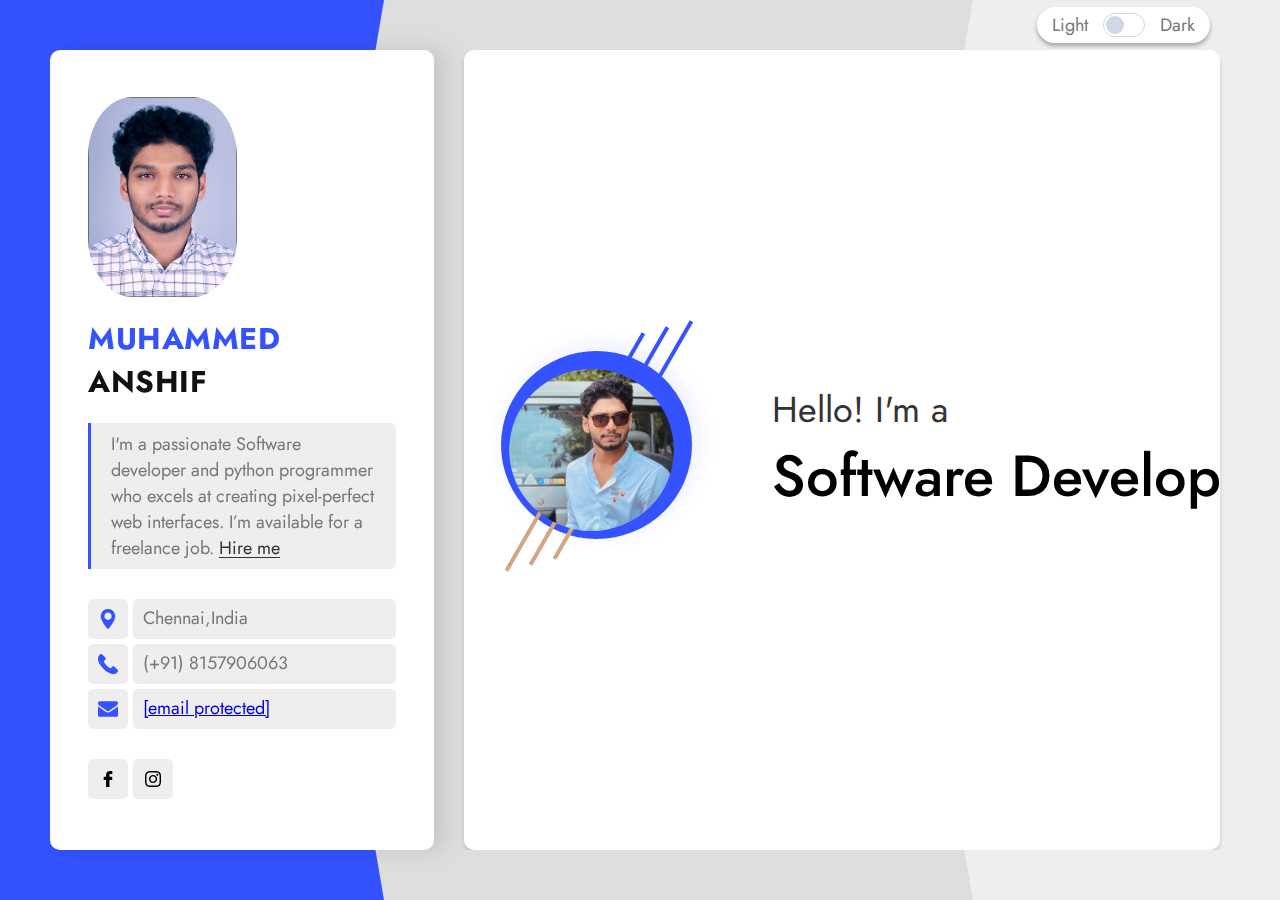
==== commit 95ab2527: "Your message describing the update" ====
--- a/index-light.html
+++ b/index-light.html
@@ -78,13 +78,9 @@
 			</div>
 		</div>
 	</div>
-	<!-- /MODALBOX --> 
-
-	<!-- Overlay -->
+
 	<div class="right_bar_overlay"></div>
-	<!--/ Overlay -->
-
-	<!-- MODALBOX -->
+
 	<div class="deebo_fn_modalbox">
 		<a class="extra_closer" href="#"></a>
 		<div class="box_inner">
@@ -92,7 +88,7 @@
 			<div class="modal_content">
 
 				<div class="modal_in">
-					<!-- Content comes from JS -->
+				
 				</div>
 
 				<div class="fn__nav" data-from="" data-index="">
@@ -108,31 +104,27 @@
 			</div>
 		</div>
 	</div>
-	<!-- /MODALBOX --> 
-
-	<!-- Modal CV Card -->
+
 	<div class="deebo_fn_cv">
 
-		<!-- CV Inner -->
+	
 		<div class="deebo_fn__cv">
 
-			<!-- CV Background -->
+		
 			<div class="cv__bg"></div>
 			<div class="cv__bg2"></div>
-			<!-- /CV Background -->
-
-			<!-- CV Left Side -->
+		
 			<div class="cv__header">
 				<div class="in">
 					<div class="avatar">
 						<img src="img/header/4.jpeg" alt="">
 					</div>
 					<h3><span>Muhammed</span> Anshif</h3>
-					<p class="quote">I'm a passionate front-end web developer and  python programmer who excels at creating pixel-perfect web interfaces. I’m available for a freelance job. <a href="#contact" class="anchor">Hire me</a></p>
+					<p class="quote">I'm a passionate Software developer and  python programmer who excels at creating pixel-perfect web interfaces. I’m available for a freelance job. <a href="#contact" class="anchor">Hire me</a></p>
 					<ul class="contact_info">
 						<li>
 							<span class="icon"><img src="svg/location.svg" alt="" class="fn__svg"></span>
-							<p>Kavumannam, Wayanad Kerala,India</p>
+							<p>Chennai,India</p>
 						</li>
 						<li>
 							<span class="icon"><img src="svg/call.svg" alt="" class="fn__svg"></span>
@@ -140,15 +132,11 @@
 						</li>
 						<li>
 							<span class="icon"><img src="svg/message.svg" alt="" class="fn__svg"></span>
-							<p><a href="Muhammedanshif35@gmail.com" class="__cf_email__" data-cfemail="bedfdadfd3e1d3d7d2d0dbccfedbc6dfd3ced2db90ddd1d3">[email&#160;protected]</a></p>
+							<p><a href="Muhammedanshif35@gmail.com" class="__cf_email__" data-cfemail="08696c696557656164666d7a486d70696578646d266b6765">[email&#160;protected]</a></p>
 						</li>
 					</ul>
 					<ul class="social">
-						<li>
-							<a href="#" target="_blank" title="twitter.com">
-								<img class="fn__svg" src="svg/twitter.svg" alt="twitter.com" />
-							</a>
-						</li>
+						
 						<li>
 							<a href="#" target="_blank" title="facebook.com">
 								<img class="fn__svg" src="svg/facebook-logo.svg" alt="facebook.com" />
@@ -159,16 +147,8 @@
 								<img class="fn__svg" src="svg/instagram.svg" alt="instagram.com" />
 							</a>
 						</li>
-						<li>
-							<a href="#" target="_blank" title="printerest.com">
-								<img class="fn__svg" src="svg/pinterest.svg" alt="printerest.com" />
-							</a>
-						</li>
-						<li>
-							<a href="#" target="_blank" title="youtube.com">
-								<img class="fn__svg" src="svg/youtube.svg" alt="youtube.com" />
-							</a>
-						</li>
+						
+						
 					</ul>
 				</div>
 			</div>
@@ -181,7 +161,7 @@
 					<div class="content">
 						<div class="left_hero_header">
 							<div class="circle">
-								<div class="bg_img" data-bg-img="img/header/2.jpeg"></div>
+								<div class="bg_img" data-bg-img="img/header/2-modified.png"></div>
 								<img src="img/thumb/square.jpg" alt="" />
 								<div class="circle_holder_blue"><span></span></div>
 								<div class="circle_holder_orange"><span></span></div>
@@ -199,8 +179,8 @@
 									<!-- It is animation title. You can change animation variation by changing extra class to one of next classes: zoom, rotate-1, letters type, letters rotate-2, loading-bar, slide, clip, letters rotate-3, letters scale, push. cd-headline class can not be removed.  -->
 									<span class="cd-headline clip">
 										<span class="cd-words-wrapper">
-										  <b class="is-visible">Python Programmer</b>
-										  <b>Developer</b>
+										  <b class="is-visible">Software Developer</b>
+										 
 										  <b>Freelancer</b>
 										</span>
 									</span>
@@ -216,26 +196,23 @@
 					<div class="section_title">
 						<h3>Biography</h3>
 					</div>
-					<p>I'm a Freelancer full-stack Web Developer over 1 year experience,from kerala.I code and create web elements for amazing people<br> around the world. I like to work with new people.New people are New experiences.</p>
+					<p>I'm a full-stack Web Developer over 1 year experience,from Chennai.I code and create web elements for amazing people<br> around the world. I like to work with new people.New people are New experiences.</p>
 					<div class="fn_cs_info_items">
 						<ul>
 							<li><p>Name: <span>Muhammed Anshif</span></p></li>
 							<li><p>Birthday: <span>June 15, 2000</span></p></li>
 							<li><p>Languages: <span>English, Malayalam, Hindi,Tamil</span></p></li>
-							<li><p>Age: <span>22 Years</span></p></li>
+							<li><p>Age: <span>24 Years</span></p></li>
 							<li><p>Nationality: <span>Indian</span></p></li>
-							<li><p>Adress: <span>Wayanad, Kerala</span></p></li>
+							<li><p>Adress: <span>Teynambet, Chnnnai</span></p></li>
 							<li><p>Telegram: <span>Available</span></p></li>
-							<li><p>Phone: <span><a href="tel:+918157906063">(+91) 8157906063</a></span></p></li>
-							<li><p>Skype: <span>Muhammedanshif35</span></p></li>
-							<li><p>Email: <span><a href="muhammedanshif35@gmail.com"><span class="__cf_email__" data-cfemail="4e28222f2c3a2b2f230e29232f2722602d2123">[email&#160;protected]</span></a></span></p></li>
+							<li><p>Phone: <span><a href="tel:+918157906063">(+91)8157906063</a></span></p></li>
+							<li><p>Skype: <span>muhammedanshif35</span></p></li>
+							<li><p>Email: <span><a href="muhammedanshif35@gmail.com"><span class="__cf_email__" data-cfemail="6a0c060b081e0f0b072a0d070b030644090507">[email&#160;protected]</span></a></span></p></li>
 						</ul>
 					</div>
 				</section>
-				<!-- /CV: Biography Section -->
-
-
-				<!-- CV: Education Section -->
+
 				<section id="cv_education">
 					<div class="section_title">
 						<h3>Education</h3>
@@ -245,6 +222,16 @@
 							<li>
 								<div class="item">
 									<div class="item_top">
+										<h5>Madras University</h5>
+										<span>( 2022 — 2024 )</span>
+									</div>
+									<h3>Masters in Computer Application</h3>
+									<p>Completed my Masters in Computer Application from SRM arts and science Collage,Kattankulathur,TamilNadu under Madras University. CGPA-8.3</p>
+								</div>
+							</li>
+							<li>
+								<div class="item">
+									<div class="item_top">
 										<h5>Calicut University</h5>
 										<span>( 2018 — 2021 )</span>
 									</div>
@@ -275,10 +262,7 @@
 						</ul>
 					</div>
 				</section>
-				<!-- /CV: Education Section -->
-
-
-				<!-- CV: Experience Section -->
+	
 				<section id="cv_experience">
 					<div class="section_title">
 						<h3>Experience</h3>
@@ -288,11 +272,21 @@
 							<li>
 								<div class="item">
 									<div class="item_top">
+										<h5>Softlogic Academy Pvt.Ltd</h5>
+										<span>( 2024 — 2025 )</span>
+									</div>
+									<h3>MERN Stack developer Internship</h3>
+									<p>Completed My training programme from Softlogic Academy Pvt.Ltd,T.Nagar,Chennai.</p>
+								</div>
+							</li>
+							<li>
+								<div class="item">
+									<div class="item_top">
 										<h5>Quest  Innovative Solutions</h5>
 										<span>( 2021 — 2022 )</span>
 									</div>
-									<h3>Full Stack Web developer</h3>
-									<p>Completed My training programme from quest innovative solutions,Calicut</p>
+									<h3>Python Full Stack developer Internship</h3>
+									<p>Completed My training programme from quest innovative solutions,Calicut,Kerala</p>
 								</div>
 							</li>
 							<li>
@@ -305,20 +299,11 @@
 									<p>I'm a Freelancer full-stack Web Developer over 1 year experience.</p>
 								</div>
 							</li>
-							<!-- <li>
-								<div class="item">
-									<div class="item_top">
-										<h5>Twitter  LLC</h5>
-										<span>( 2016 — 2011 )</span>
-									</div>
-									<h3>Graphic Designer</h3>
-									<p>Adipisicing Lorem ipsum dolor sit amet, consectetur elit, sed do eiusmod tempor incididunt ut labore et dolore magna aliqua. </p>
-								</div>
-							</li> -->
+							
 						</ul>
 					</div>
 				</section>
-				<!-- /CV: Experience Section -->
+			
 
 
 				<!-- CV: Skills Section -->
@@ -327,15 +312,15 @@
 						<h3>Professionality</h3>
 					</div>
 					<div class="fn_cs_progress_bar">
-						<div class="progress_item" data-value="80">
+						<div class="progress_item" data-value="60">
 							<div class="item_in">
-								<h3 class="progress_title">Adobe Photoshop</h3>
+								<h3 class="progress_title">React</h3>
 								<span class="progress_percent"></span>
 								<div class="progress_bg"></div>
 							</div>
 						</div>
 
-						<div class="progress_item" data-value="85">
+						<div class="progress_item" data-value="80">
 							<div class="item_in">
 								<h3 class="progress_title">HTML5 &amp; CSS3</h3>
 								<span class="progress_percent"></span>
@@ -353,7 +338,7 @@
 
 						<div class="progress_item" data-value="60">
 							<div class="item_in">
-								<h3 class="progress_title">Java</h3>
+								<h3 class="progress_title">MySQL</h3>
 								<span class="progress_percent"></span>
 								<div class="progress_bg"></div>
 							</div>
@@ -365,71 +350,14 @@
 
 
 				<!-- CV: Services Section -->
-				<section id="cv_services">
-					<div class="section_title">
-						<h3>Services</h3>
-					</div>
-					<p>I help ambitious businesses like yours generate more profits by building awareness, driving web traffic, connecting with customers and growing overall sales.</p>
-					<div class="fn_cs_service_list">
-						<ul>
-							<li>
-								<div class="item">
-									<div class="item_left">
-										<h3>Websites &amp; platforms</h3>
-										<p>I build brands through cultural insights &amp; strategic vision. Custom crafted business solutions.</p>
-									</div>
-									<div class="item_right">
-										<p>offer price</p>
-										<h3>$10</h3>
-									</div>
-								</div>
-							</li>
-							<li>
-								<div class="item">
-									<div class="item_left">
-										<h3>Mobile applications</h3>
-										<p>Custom marketing solutions. Get your business on the next level. We provide worldwide marketing.</p>
-									</div>
-									<div class="item_right">
-										<p>offer price</p>
-										<h3>$10</h3>
-									</div>
-								</div>
-							</li>
-							<li>
-								<div class="item">
-									<!-- <div class="item_left">
-										<h3>Strategy &amp; branding</h3>
-										<p>Design direction for business. Get your business on the next level. We help to create great experiences.</p>
-									</div>
-									<div class="item_right">
-										<p>offer price</p>
-										<h3>$10</h3>
-									</div> -->
-								</div>
-							</li>
-							<li>
-								<div class="item">
-									<div class="item_left">
-										<h3>Design conspect</h3>
-										<p>Design direction for business. Get your business on the next level. We help to create great experiences.</p>
-									</div>
-									<div class="item_right">
-										<p>offer price</p>
-										<h3>$10</h3>
-									</div>
-								</div>
-							</li>
-						</ul>
-					</div>
-				</section>
+				
 				<!-- /CV: Services Section -->
 				
 				
 				<!-- CV: Portfolio Section-->
 				<section id="cv_portfolio">
 					<div class="section_title">
-						<h3>Portfolio</h3>
+						<h3>Projects</h3>
 					</div>
 					
 					<!-- Portfolio Shortcode -->
@@ -439,104 +367,13 @@
 						<div class="portfolio_filter">
 							<ul>
 								<li><a href="#" class="current" data-filter="*">All</a></li>
-								<li><a href="#" data-filter=".youtube">Youtube</a></li>
-								<li><a href="#" data-filter=".vimeo">Vimeo</a></li>
-								<li><a href="#" data-filter=".soundcloud">Soundcloud</a></li>
-								<li><a href="#" data-filter=".popup">Popup</a></li>
 							</ul>
 						</div>
 						<!-- /Portfolio Filter -->
 						
 						
 						<!-- Portfolio List -->
-						<div class="portfolio_list">
-							<ul class="gallery_zoom grid">
-								<li class="youtube grid-item">
-									<div class="inner">
-										<div class="entry">
-											<a class="popup-youtube" href="https://www.youtube.com/watch?v=7e90gBu4pas">
-												<img src="img/thumb/42-56.jpg" alt="" />
-												<div class="main" data-bg-img="img/portfolio/1.jpg"></div>
-												<div class="mobile_title">
-													<h3>Mockup Shape</h3>
-													<span>Youtube</span>
-												</div>
-											</a>
-										</div>
-									</div>
-								</li>
-								<li class="vimeo grid-item">
-									<div class="inner">
-										<div class="entry">
-											<a class="popup-vimeo" href="https://vimeo.com/337293658">
-												<img src="img/thumb/42-34.jpg" alt="" />
-												<div class="main" data-bg-img="img/portfolio/2.jpg"></div>
-												<div class="mobile_title">
-													<h3>Ave Bottle</h3>
-													<span>Vimeo</span>
-												</div>
-											</a>
-										</div>
-									</div>
-								</li>
-								<li class="soundcloud grid-item">
-									<div class="inner">
-										<div class="entry">
-											<a class="soundcloude_link mfp-iframe audio" href="https://w.soundcloud.com/player/?url=https%3A//api.soundcloud.com/tracks/471954807&amp;color=%23ff5500&amp;auto_play=true&amp;hide_related=false&amp;show_comments=true&amp;show_user=true&amp;show_reposts=false&amp;show_teaser=true&amp;visual=true">
-												<img src="img/thumb/42-56.jpg" alt="" />
-												<div class="main" data-bg-img="img/portfolio/3.jpg"></div>
-												<div class="mobile_title">
-													<h3>Magic Art</h3>
-													<span>Soundcloud</span>
-												</div>
-											</a>
-										</div>
-									</div>
-								</li>
-								<li class="popup grid-item">
-									<div class="inner">
-										<div class="entry">
-											<a class="zoom" href="img/portfolio/5.jpg">
-												<img src="img/thumb/42-56.jpg" alt="" />
-												<div class="main" data-bg-img="img/portfolio/5.jpg"></div>
-												<div class="mobile_title">
-													<h3>Blue Lemon</h3>
-													<span>Popup</span>
-												</div>
-											</a>
-										</div>
-									</div>
-								</li>
-								<li class="popup grid-item">
-									<div class="inner">
-										<div class="entry">
-											<a class="zoom" href="img/portfolio/4.jpg">
-												<img src="img/thumb/42-34.jpg" alt="" />
-												<div class="main" data-bg-img="img/portfolio/4.jpg"></div>
-												<div class="mobile_title">
-													<h3>Art Stone</h3>
-													<span>Popup</span>
-												</div>
-											</a>
-										</div>
-									</div>
-								</li>
-								<li class="popup grid-item">
-									<div class="inner">
-										<div class="entry">
-											<a class="zoom" href="img/portfolio/6.jpg">
-												<img src="img/thumb/42-34.jpg" alt="" />
-												<div class="main" data-bg-img="img/portfolio/6.jpg"></div>
-												<div class="mobile_title">
-													<h3>Global Evolution</h3>
-													<span>Popup</span>
-												</div>
-											</a>
-										</div>
-									</div>
-								</li>
-							</ul>
-						</div>
+						
 						<!-- /Portfolio List -->
 						
 					</div>
@@ -643,59 +480,11 @@
 
 
 				</section>
-				/CV: Testimonials -->
-				
-				
-				<!-- CV: Clients Section -->
-				<section id="clients" class="section_clients">
-					<div class="section_title">
-						<h3>References</h3>
-					</div>
-					<div class="clients_wrapper">
-						<ul>
-							<li>
-								<a href="#">
-									<img src="img/clients/light/1.png" alt="colorlib" />
-								</a>
-							</li>
-							<li>
-								<a href="#">
-									<img src="img/clients/light/2.png" alt="envato" />
-								</a>
-							</li>
-							<li>
-								<a href="#">
-									<img src="img/clients/light/3.png" alt="pingdom" />
-								</a>
-							</li>
-							<li>
-								<a href="#">
-									<img src="img/clients/light/4.png" alt="magento" />
-								</a>
-							</li>
-							<li>
-								<a href="#">
-									<img src="img/clients/light/5.png" alt="woocommerce" />
-								</a>
-							</li>
-							<li>
-								<a href="#">
-									<img src="img/clients/light/6.png" alt="larevel" />
-								</a>
-							</li>
-							<li>
-								<a href="#">
-									<img src="img/clients/light/7.png" alt="angular" />
-								</a>
-							</li>
-							<li>
-								<a href="#">
-									<img src="img/clients/light/8.png" alt="google" /> 
-								</a>
-							</li>
-						</ul>
-					</div>
-				</section>
+				<!-- /CV: Testimonials -->
+				
+				
+				<!-- CV: Refference Section -->
+				
 				<!-- /CV: Clients Section -->
 				
 				
@@ -835,10 +624,9 @@
 						</a>
 					</div>
 				</section> -->
-				<!-- /CV: News Section -->
-				
-				
-				<!-- CV: Contact Section -->
+				<!-- CV: News Section -->
+				
+				
 				<section id="contact" class="section_contact">
 					<div class="section_title">
 						<h3>Contact Me</h3>
@@ -882,7 +670,6 @@
 						</div>
 					</form>
 				</section>
-				<!-- CV: Contact Section -->
 
 
 			</div>
@@ -909,5 +696,5 @@
 
 </body>
 
-<!-- Mirrored from frenify.net/envato/frenify/html/deeebo/2/index-light.html by HTTrack Website Copier/3.x [XR&CO'2014], Fri, 22 Jul 2022 03:09:48 GMT -->
-</html>+<!-- Mirrored from frenify.net/envato/frenify/html/deeebo/2/index.html by HTTrack Website Copier/3.x [XR&CO'2014], Fri, 22 Jul 2022 03:09:51 GMT -->
+</html>
--- a/css/style7dd3.css
+++ b/css/style7dd3.css
@@ -563,7 +563,7 @@
 .section_header .circle .bg_img{
 	position: absolute;
 	top: 18px;
-	left: 18px;
+	left: 15px;
 	bottom: 18px;
 	right: 18px;
 	display: block;
@@ -596,7 +596,7 @@
 .section_header .circle_holder_orange span{
 	position: absolute;
 	top: 30px;
-	right: 15px;
+	right: px;
 	left: 0px;
 	bottom: 0px;
 	background-color: #d3a583;
